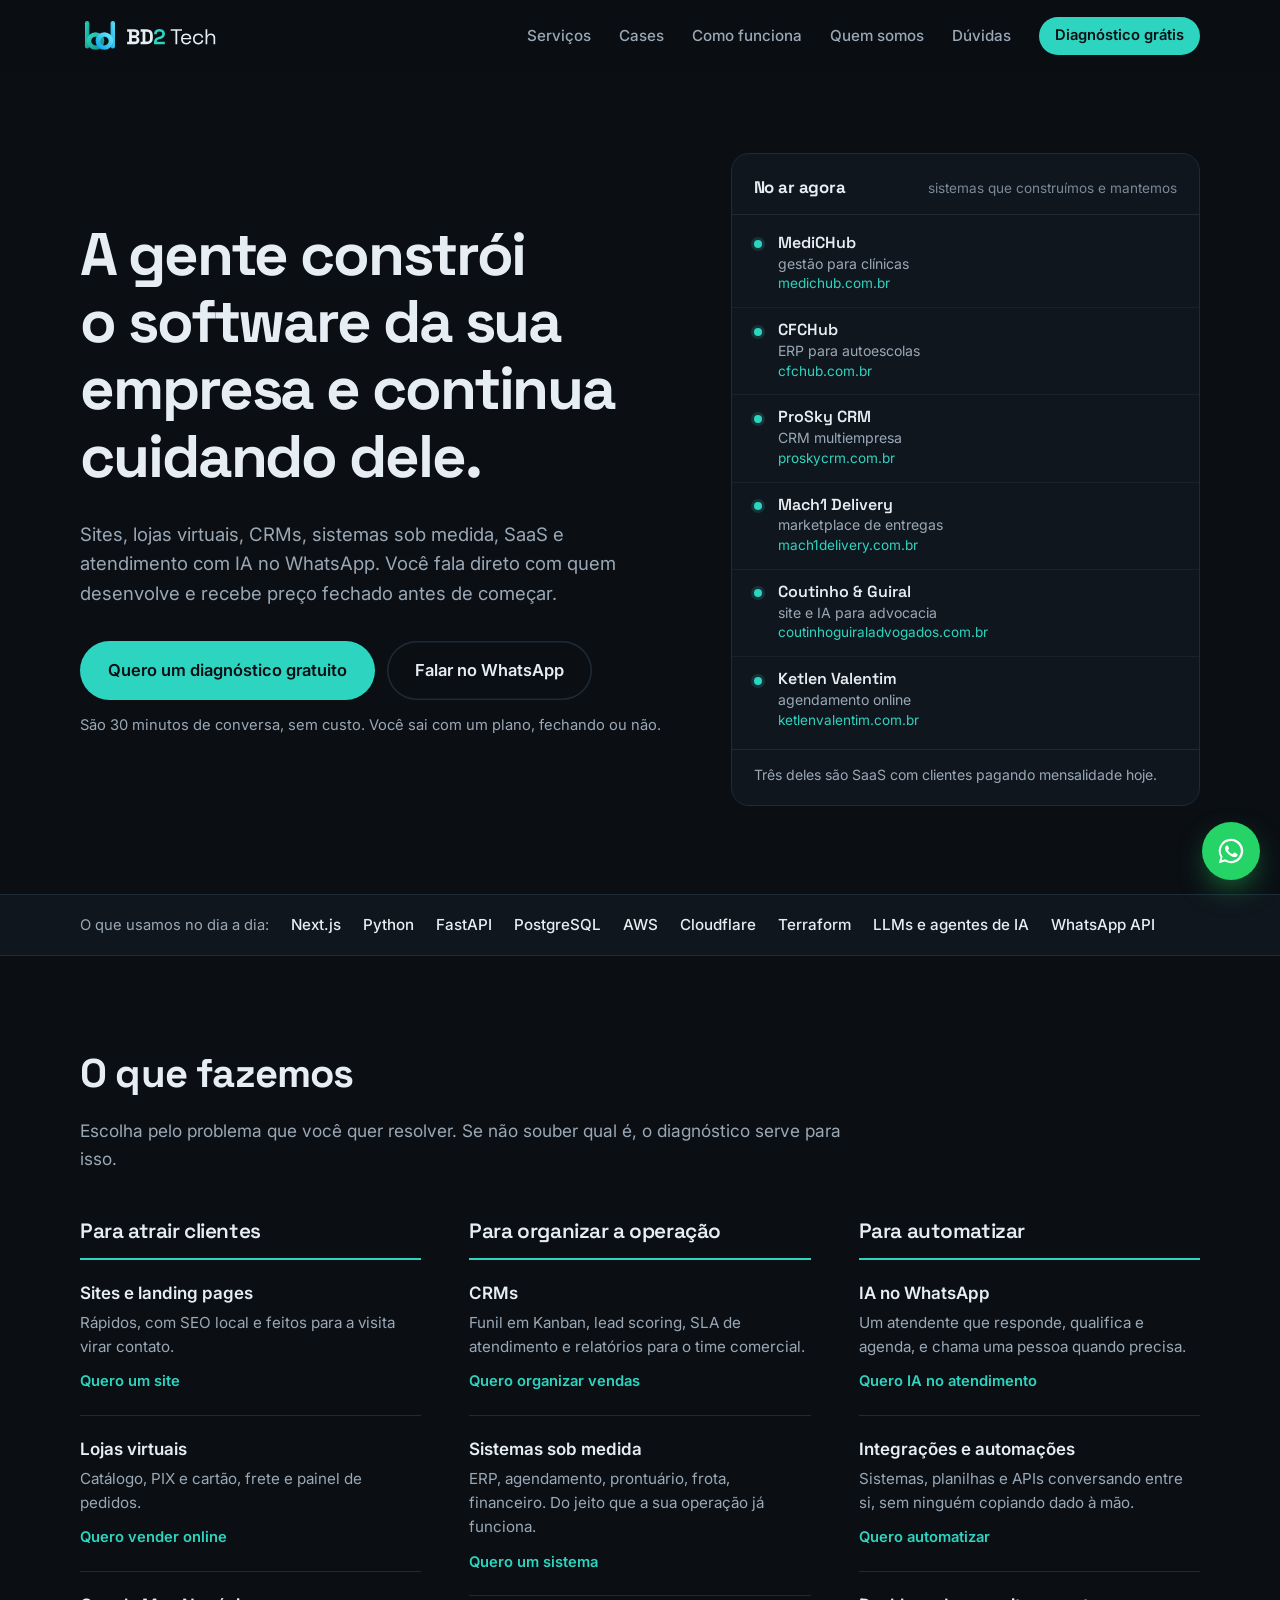
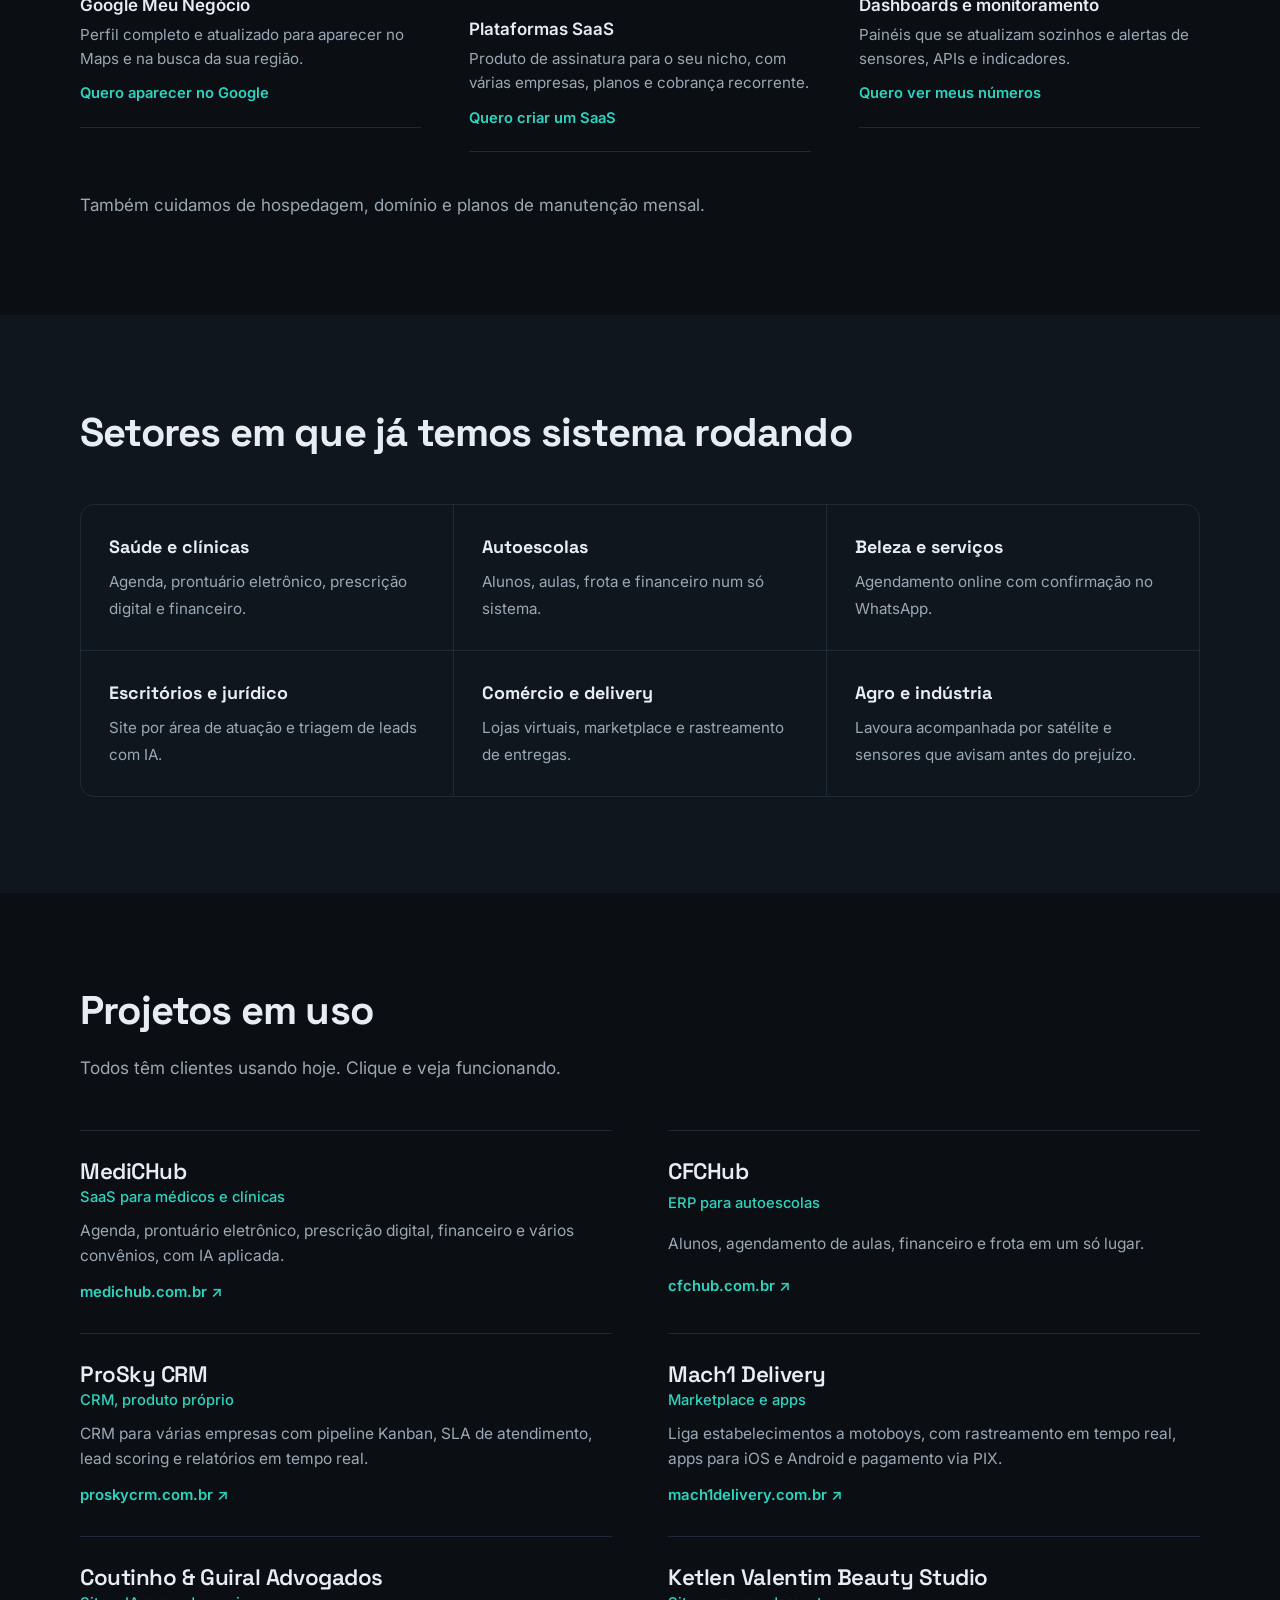
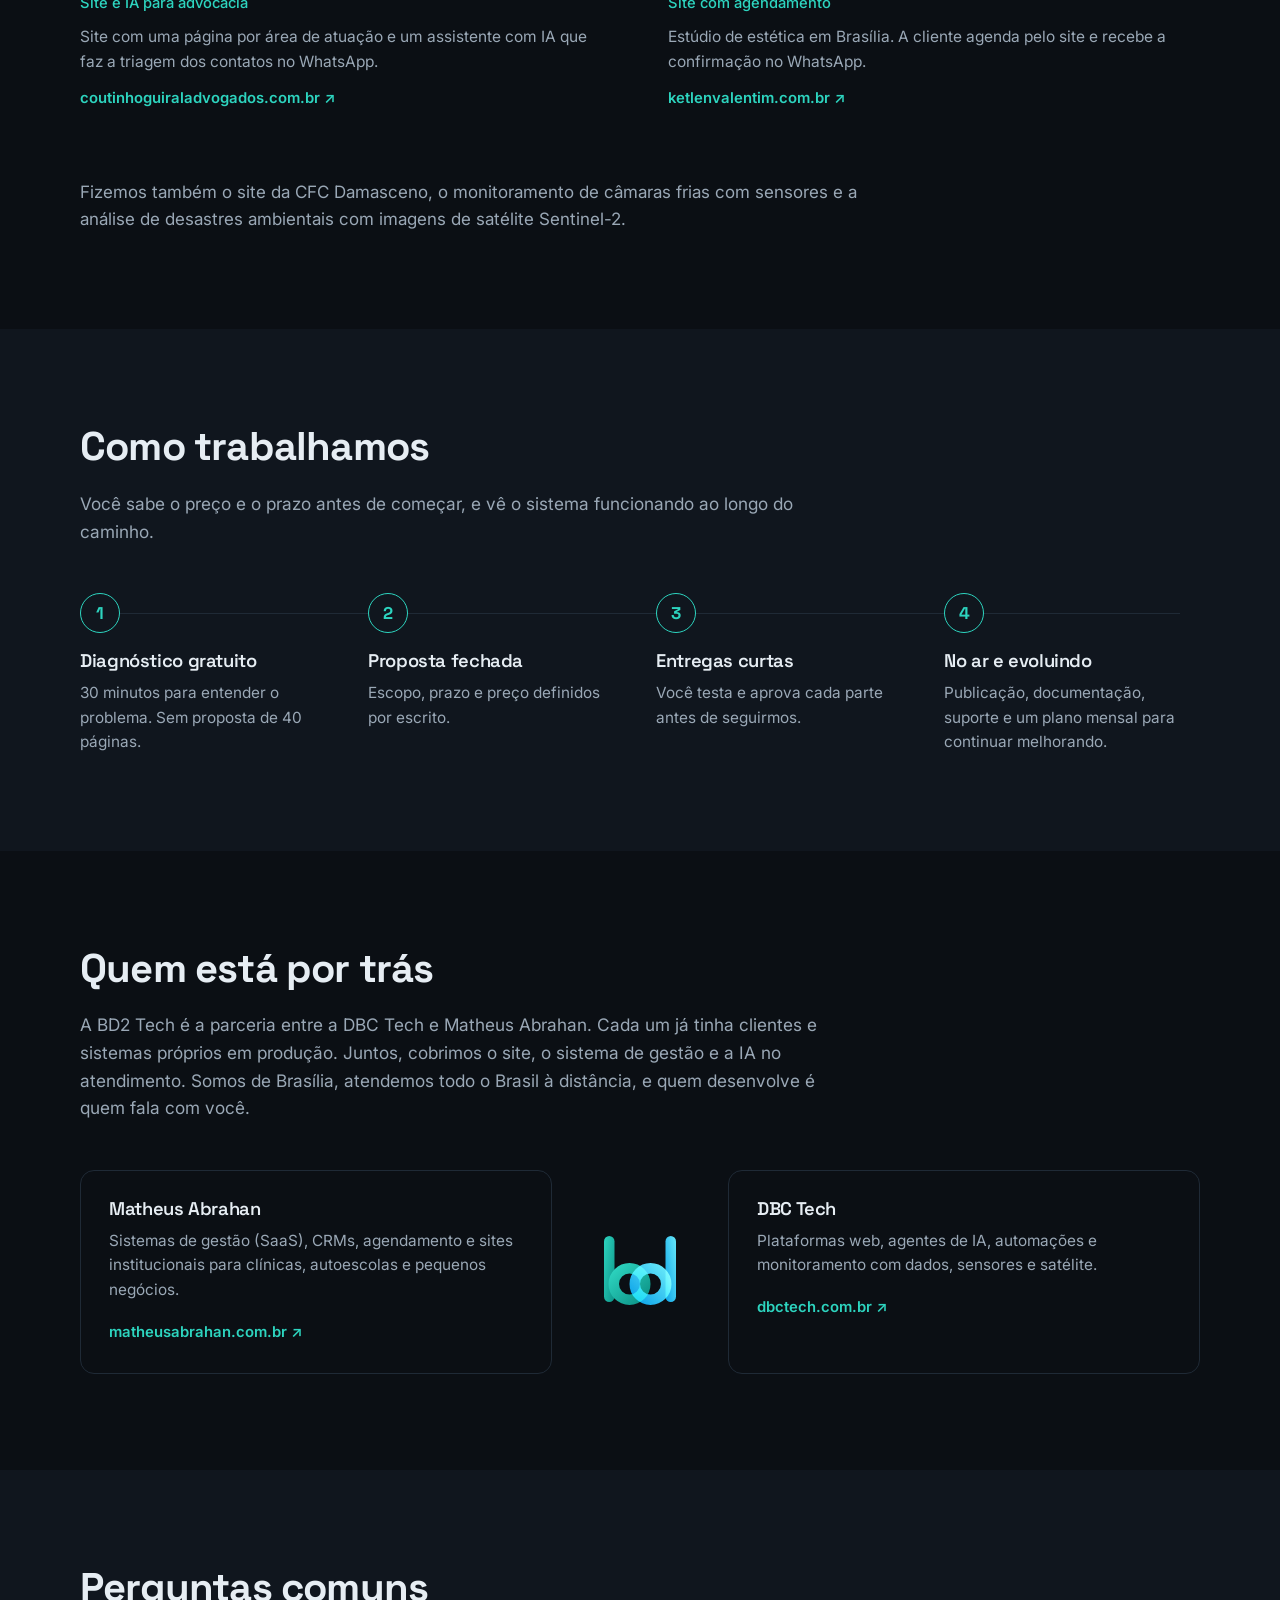
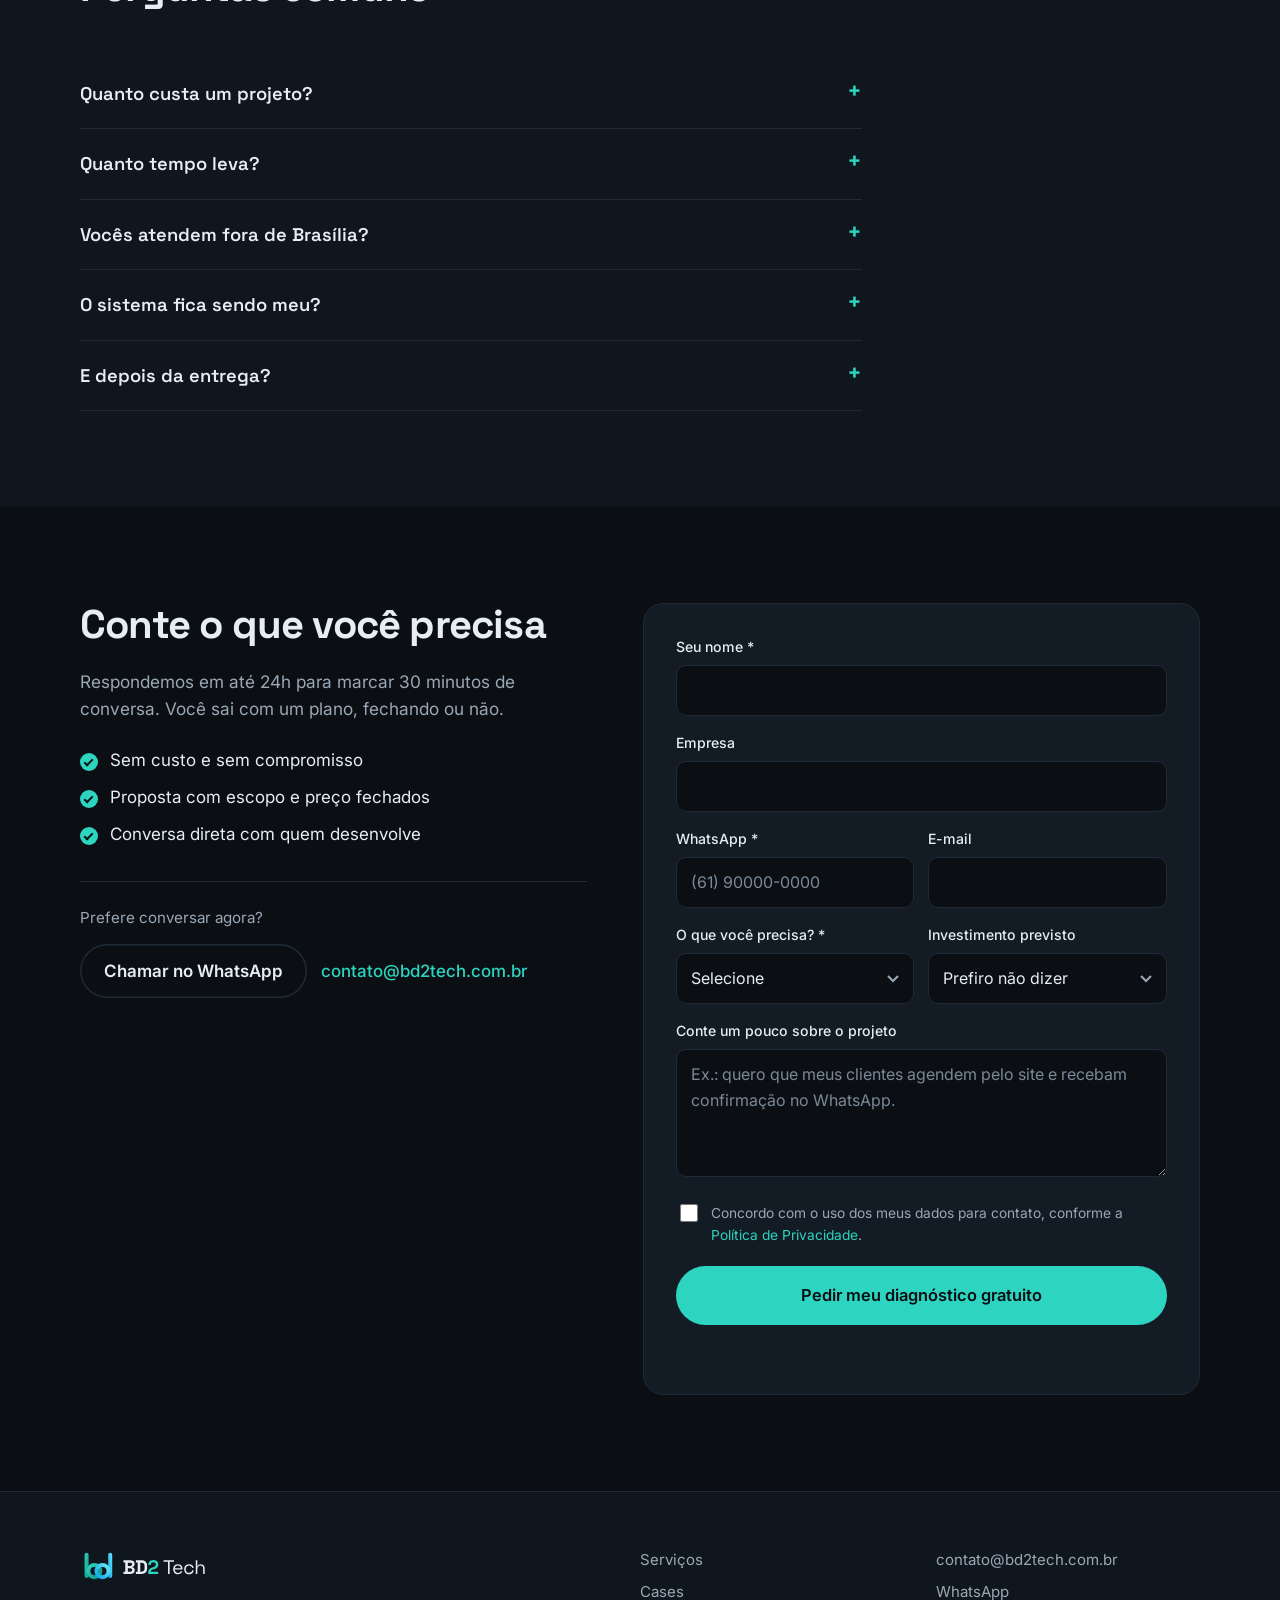
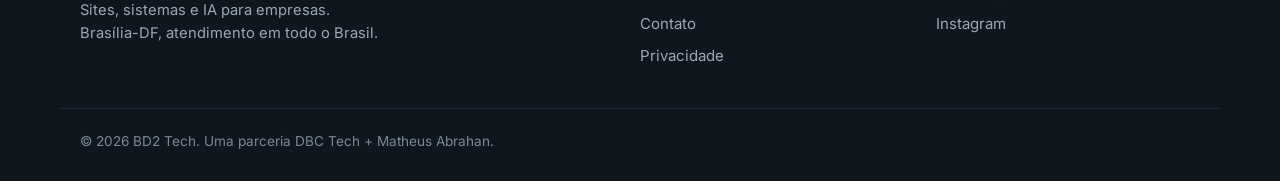
==== index.html @ 3f073866 "WhatsApp do site passa a ser +55 62 99667-6667 Co-Authored-By: Claude Opus 5.5 (1M context) <noreply" ====
<!doctype html>
<html lang="pt-BR">
<head>
  <meta charset="utf-8">
  <meta name="viewport" content="width=device-width, initial-scale=1">
  <title>BD2 Tech | Sites, sistemas, CRMs e IA para empresas</title>
  <meta name="description" content="A BD2 Tech desenvolve sites, lojas virtuais, plataformas SaaS, CRMs, sistemas sob medida, integrações e atendimento com IA no WhatsApp. Diagnóstico gratuito de 30 minutos. Brasília-DF, atendimento em todo o Brasil.">
  <meta name="theme-color" content="#0B0F14">
  <link rel="canonical" href="https://bd2tech.com.br/">
  <link rel="icon" href="/favicon.svg" type="image/svg+xml">
  <meta property="og:type" content="website">
  <meta property="og:locale" content="pt_BR">
  <meta property="og:url" content="https://bd2tech.com.br/">
  <meta property="og:title" content="BD2 Tech | A gente constrói o software da sua empresa">
  <meta property="og:description" content="Sites, lojas virtuais, SaaS, CRMs, sistemas sob medida, integrações e IA. Preço fechado antes de começar e suporte depois da entrega.">
  <meta property="og:image" content="https://bd2tech.com.br/assets/og.png">
  <meta name="twitter:card" content="summary_large_image">
  <link rel="preconnect" href="https://fonts.googleapis.com">
  <link rel="preconnect" href="https://fonts.gstatic.com" crossorigin>
  <link href="https://fonts.googleapis.com/css2?family=Inter:wght@400;500;600&family=Space+Grotesk:wght@500;600;700&display=swap" rel="stylesheet">
  <link rel="stylesheet" href="/assets/style.css?v=20261027c">
  <script type="application/ld+json">
  {
    "@context": "https://schema.org",
    "@type": "ProfessionalService",
    "name": "BD2 Tech",
    "url": "https://bd2tech.com.br/",
    "logo": "https://bd2tech.com.br/assets/brand/simbolo.svg",
    "description": "Desenvolvimento de sites, lojas virtuais, plataformas SaaS, CRMs, sistemas sob medida, integrações, automações e agentes de IA.",
    "areaServed": "BR",
    "address": { "@type": "PostalAddress", "addressLocality": "Brasília", "addressRegion": "DF", "addressCountry": "BR" },
    "email": "contato@bd2tech.com.br",
    "telephone": "+55-62-99667-6667"
  }
  </script>
</head>
<body>
  <a class="skip" href="#conteudo">Pular para o conteúdo</a>

  <header class="topo" id="topo">
    <div class="wrap topo__in">
      <a href="#" class="marca" aria-label="BD2 Tech, início">
        <img src="/assets/brand/logo-escuro.svg" alt="BD2 Tech" width="148" height="42">
      </a>
      <nav class="menu" id="menu" aria-label="Principal">
        <a href="#servicos">Serviços</a>
        <a href="#cases">Cases</a>
        <a href="#como-funciona">Como funciona</a>
        <a href="#socios">Quem somos</a>
        <a href="#faq">Dúvidas</a>
        <a href="#contato" class="btn btn--sm">Diagnóstico grátis</a>
      </nav>
      <button class="burger" aria-label="Abrir menu" aria-expanded="false" aria-controls="menu"><span></span><span></span></button>
    </div>
  </header>

  <main id="conteudo">

    <!-- HERO: o painel "No ar agora" é o elemento de destaque da página -->
    <section class="hero">
      <div class="wrap hero__in">
        <div class="hero__txt">
          <h1>A gente constrói o software da sua empresa e continua cuidando dele.</h1>
          <p class="lead">Sites, lojas virtuais, CRMs, sistemas sob medida, SaaS e atendimento com IA no WhatsApp. Você fala direto com quem desenvolve e recebe preço fechado antes de começar.</p>
          <div class="hero__cta">
            <a href="#contato" class="btn btn--lg">Quero um diagnóstico gratuito</a>
            <a href="https://wa.me/5562996676667?text=Ol%C3%A1%2C%20BD2%20Tech!%20Vim%20pelo%20site%20e%20quero%20conversar%20sobre%20um%20projeto." class="btn btn--ghost btn--lg js-wa" data-msg="Olá, BD2 Tech! Vim pelo site e quero conversar sobre um projeto.">Falar no WhatsApp</a>
          </div>
          <p class="hero__nota">São 30 minutos de conversa, sem custo. Você sai com um plano, fechando ou não.</p>
        </div>

        <aside class="painel" aria-labelledby="painel-titulo">
          <div class="painel__topo">
            <h2 id="painel-titulo">No ar agora</h2>
            <span>sistemas que construímos e mantemos</span>
          </div>
          <ul class="painel__lista">
            <li><span class="ponto" aria-hidden="true"></span><strong>MediCHub</strong><span>gestão para clínicas</span><a href="https://medichub.com.br" target="_blank" rel="noopener">medichub.com.br</a></li>
            <li><span class="ponto" aria-hidden="true"></span><strong>CFCHub</strong><span>ERP para autoescolas</span><a href="https://cfchub.com.br" target="_blank" rel="noopener">cfchub.com.br</a></li>
            <li><span class="ponto" aria-hidden="true"></span><strong>ProSky CRM</strong><span>CRM multiempresa</span><a href="https://proskycrm.com.br" target="_blank" rel="noopener">proskycrm.com.br</a></li>
            <li><span class="ponto" aria-hidden="true"></span><strong>Mach1 Delivery</strong><span>marketplace de entregas</span><a href="https://mach1delivery.com.br" target="_blank" rel="noopener">mach1delivery.com.br</a></li>
            <li><span class="ponto" aria-hidden="true"></span><strong>Coutinho &amp; Guiral</strong><span>site e IA para advocacia</span><a href="https://coutinhoguiraladvogados.com.br" target="_blank" rel="noopener">coutinhoguiral&shy;advogados.com.br</a></li>
            <li><span class="ponto" aria-hidden="true"></span><strong>Ketlen Valentim</strong><span>agendamento online</span><a href="https://ketlenvalentim.com.br" target="_blank" rel="noopener">ketlenvalentim.com.br</a></li>
          </ul>
          <p class="painel__pe">Três deles são SaaS com clientes pagando mensalidade hoje.</p>
        </aside>
      </div>
    </section>

    <!-- FAIXA STACK -->
    <section class="faixa" aria-label="Tecnologias">
      <div class="wrap faixa__in">
        <span>O que usamos no dia a dia:</span>
        <ul>
          <li>Next.js</li><li>Python</li><li>FastAPI</li><li>PostgreSQL</li><li>AWS</li><li>Cloudflare</li><li>Terraform</li><li>LLMs e agentes de IA</li><li>WhatsApp API</li>
        </ul>
      </div>
    </section>

    <!-- SERVIÇOS -->
    <section class="sec" id="servicos">
      <div class="wrap">
        <header class="sec__head">
          <h2>O que fazemos</h2>
          <p>Escolha pelo problema que você quer resolver. Se não souber qual é, o diagnóstico serve para isso.</p>
        </header>
        <div class="grupos">
          <section class="grupo" aria-labelledby="g-atrair">
            <h3 id="g-atrair">Para atrair clientes</h3>
            <ul>
              <li><strong>Sites e landing pages</strong><p>Rápidos, com SEO local e feitos para a visita virar contato.</p><a href="#contato" data-servico="Site institucional / landing page">Quero um site</a></li>
              <li><strong>Lojas virtuais</strong><p>Catálogo, PIX e cartão, frete e painel de pedidos.</p><a href="#contato" data-servico="Loja virtual">Quero vender online</a></li>
              <li><strong>Google Meu Negócio</strong><p>Perfil completo e atualizado para aparecer no Maps e na busca da sua região.</p><a href="#contato" data-servico="Google Meu Negócio">Quero aparecer no Google</a></li>
            </ul>
          </section>
          <section class="grupo" aria-labelledby="g-organizar">
            <h3 id="g-organizar">Para organizar a operação</h3>
            <ul>
              <li><strong>CRMs</strong><p>Funil em Kanban, lead scoring, SLA de atendimento e relatórios para o time comercial.</p><a href="#contato" data-servico="CRM">Quero organizar vendas</a></li>
              <li><strong>Sistemas sob medida</strong><p>ERP, agendamento, prontuário, frota, financeiro. Do jeito que a sua operação já funciona.</p><a href="#contato" data-servico="Sistema sob medida">Quero um sistema</a></li>
              <li><strong>Plataformas SaaS</strong><p>Produto de assinatura para o seu nicho, com várias empresas, planos e cobrança recorrente.</p><a href="#contato" data-servico="Plataforma SaaS">Quero criar um SaaS</a></li>
            </ul>
          </section>
          <section class="grupo" aria-labelledby="g-automatizar">
            <h3 id="g-automatizar">Para automatizar</h3>
            <ul>
              <li><strong>IA no WhatsApp</strong><p>Um atendente que responde, qualifica e agenda, e chama uma pessoa quando precisa.</p><a href="#contato" data-servico="Agente de IA / WhatsApp">Quero IA no atendimento</a></li>
              <li><strong>Integrações e automações</strong><p>Sistemas, planilhas e APIs conversando entre si, sem ninguém copiando dado à mão.</p><a href="#contato" data-servico="Integração / automação">Quero automatizar</a></li>
              <li><strong>Dashboards e monitoramento</strong><p>Painéis que se atualizam sozinhos e alertas de sensores, APIs e indicadores.</p><a href="#contato" data-servico="Dashboard / monitoramento">Quero ver meus números</a></li>
            </ul>
          </section>
        </div>
        <p class="extra">Também cuidamos de hospedagem, domínio e planos de manutenção mensal.</p>
      </div>
    </section>

    <!-- SETORES -->
    <section class="sec sec--alt" id="setores">
      <div class="wrap">
        <header class="sec__head">
          <h2>Setores em que já temos sistema rodando</h2>
        </header>
        <ul class="setores">
          <li><strong>Saúde e clínicas</strong><span>Agenda, prontuário eletrônico, prescrição digital e financeiro.</span></li>
          <li><strong>Autoescolas</strong><span>Alunos, aulas, frota e financeiro num só sistema.</span></li>
          <li><strong>Beleza e serviços</strong><span>Agendamento online com confirmação no WhatsApp.</span></li>
          <li><strong>Escritórios e jurídico</strong><span>Site por área de atuação e triagem de leads com IA.</span></li>
          <li><strong>Comércio e delivery</strong><span>Lojas virtuais, marketplace e rastreamento de entregas.</span></li>
          <li><strong>Agro e indústria</strong><span>Lavoura acompanhada por satélite e sensores que avisam antes do prejuízo.</span></li>
        </ul>
      </div>
    </section>

    <!-- CASES -->
    <section class="sec" id="cases">
      <div class="wrap">
        <header class="sec__head">
          <h2>Projetos em uso</h2>
          <p>Todos têm clientes usando hoje. Clique e veja funcionando.</p>
        </header>
        <ol class="cases">
          <li class="case">
            <h3>MediCHub</h3>
            <p class="case__tipo">SaaS para médicos e clínicas</p>
            <p>Agenda, prontuário eletrônico, prescrição digital, financeiro e vários convênios, com IA aplicada.</p>
            <a href="https://medichub.com.br" target="_blank" rel="noopener">medichub.com.br ↗</a>
          </li>
          <li class="case">
            <h3>CFCHub</h3>
            <p class="case__tipo">ERP para autoescolas</p>
            <p>Alunos, agendamento de aulas, financeiro e frota em um só lugar.</p>
            <a href="https://cfchub.com.br" target="_blank" rel="noopener">cfchub.com.br ↗</a>
          </li>
          <li class="case">
            <h3>ProSky CRM</h3>
            <p class="case__tipo">CRM, produto próprio</p>
            <p>CRM para várias empresas com pipeline Kanban, SLA de atendimento, lead scoring e relatórios em tempo real.</p>
            <a href="https://proskycrm.com.br" target="_blank" rel="noopener">proskycrm.com.br ↗</a>
          </li>
          <li class="case">
            <h3>Mach1 Delivery</h3>
            <p class="case__tipo">Marketplace e apps</p>
            <p>Liga estabelecimentos a motoboys, com rastreamento em tempo real, apps para iOS e Android e pagamento via PIX.</p>
            <a href="https://mach1delivery.com.br" target="_blank" rel="noopener">mach1delivery.com.br ↗</a>
          </li>
          <li class="case">
            <h3>Coutinho &amp; Guiral Advogados</h3>
            <p class="case__tipo">Site e IA para advocacia</p>
            <p>Site com uma página por área de atuação e um assistente com IA que faz a triagem dos contatos no WhatsApp.</p>
            <a href="https://coutinhoguiraladvogados.com.br" target="_blank" rel="noopener">coutinhoguiraladvogados.com.br ↗</a>
          </li>
          <li class="case">
            <h3>Ketlen Valentim Beauty Studio</h3>
            <p class="case__tipo">Site com agendamento</p>
            <p>Estúdio de estética em Brasília. A cliente agenda pelo site e recebe a confirmação no WhatsApp.</p>
            <a href="https://ketlenvalentim.com.br" target="_blank" rel="noopener">ketlenvalentim.com.br ↗</a>
          </li>
        </ol>
        <p class="extra">Fizemos também o site da CFC Damasceno, o monitoramento de câmaras frias com sensores e a análise de desastres ambientais com imagens de satélite Sentinel-2.</p>
      </div>
    </section>

    <!-- COMO FUNCIONA -->
    <section class="sec sec--alt" id="como-funciona">
      <div class="wrap">
        <header class="sec__head">
          <h2>Como trabalhamos</h2>
          <p>Você sabe o preço e o prazo antes de começar, e vê o sistema funcionando ao longo do caminho.</p>
        </header>
        <ol class="passos">
          <li><span aria-hidden="true">1</span><h3>Diagnóstico gratuito</h3><p>30 minutos para entender o problema. Sem proposta de 40 páginas.</p></li>
          <li><span aria-hidden="true">2</span><h3>Proposta fechada</h3><p>Escopo, prazo e preço definidos por escrito.</p></li>
          <li><span aria-hidden="true">3</span><h3>Entregas curtas</h3><p>Você testa e aprova cada parte antes de seguirmos.</p></li>
          <li><span aria-hidden="true">4</span><h3>No ar e evoluindo</h3><p>Publicação, documentação, suporte e um plano mensal para continuar melhorando.</p></li>
        </ol>
      </div>
    </section>

    <!-- SÓCIOS: o símbolo b+d entre os dois sócios -->
    <section class="sec" id="socios">
      <div class="wrap">
        <header class="sec__head">
          <h2>Quem está por trás</h2>
          <p>A BD2 Tech é a parceria entre a DBC Tech e Matheus Abrahan. Cada um já tinha clientes e sistemas próprios em produção. Juntos, cobrimos o site, o sistema de gestão e a IA no atendimento. Somos de Brasília, atendemos todo o Brasil à distância, e quem desenvolve é quem fala com você.</p>
        </header>
        <div class="socios">
          <article class="socio">
            <h3>Matheus Abrahan</h3>
            <p>Sistemas de gestão (SaaS), CRMs, agendamento e sites institucionais para clínicas, autoescolas e pequenos negócios.</p>
            <a href="https://matheusabrahan.com.br" target="_blank" rel="noopener">matheusabrahan.com.br ↗</a>
          </article>
          <img class="socios__simbolo" src="/assets/brand/simbolo.svg" alt="" width="96" height="96">
          <article class="socio">
            <h3>DBC Tech</h3>
            <p>Plataformas web, agentes de IA, automações e monitoramento com dados, sensores e satélite.</p>
            <a href="https://dbctech.com.br" target="_blank" rel="noopener">dbctech.com.br ↗</a>
          </article>
        </div>
      </div>
    </section>

    <!-- FAQ -->
    <section class="sec sec--alt" id="faq">
      <div class="wrap faq">
        <header class="sec__head">
          <h2>Perguntas comuns</h2>
        </header>
        <details>
          <summary>Quanto custa um projeto?</summary>
          <p>Depende do escopo: um site institucional custa bem menos que um SaaS. Depois do diagnóstico você recebe uma proposta com preço e prazo fechados, e o valor não muda no meio do caminho.</p>
        </details>
        <details>
          <summary>Quanto tempo leva?</summary>
          <p>Sites e landing pages costumam ficar prontos em poucas semanas. Sistemas e plataformas saem em etapas, então você começa a usar partes deles antes do fim do projeto.</p>
        </details>
        <details>
          <summary>Vocês atendem fora de Brasília?</summary>
          <p>Sim. Trabalhamos à distância, com reuniões por vídeo e acompanhamento pelo WhatsApp.</p>
        </details>
        <details>
          <summary>O sistema fica sendo meu?</summary>
          <p>Nos projetos sob medida, sim: o código e os dados são da sua empresa. Nos nossos produtos de assinatura (SaaS), você contrata um plano mensal.</p>
        </details>
        <details>
          <summary>E depois da entrega?</summary>
          <p>Temos planos mensais com suporte, hospedagem, backups e melhorias. Você não fica sozinho com o sistema.</p>
        </details>
      </div>
    </section>

    <!-- CONTATO / LEAD -->
    <section class="sec" id="contato">
      <div class="wrap contato__in">
        <div class="contato__txt">
          <h2>Conte o que você precisa</h2>
          <p>Respondemos em até 24h para marcar 30 minutos de conversa. Você sai com um plano, fechando ou não.</p>
          <ul class="checks">
            <li>Sem custo e sem compromisso</li>
            <li>Proposta com escopo e preço fechados</li>
            <li>Conversa direta com quem desenvolve</li>
          </ul>
          <div class="contato__alt">
            <p>Prefere conversar agora?</p>
            <a href="https://wa.me/5562996676667?text=Ol%C3%A1%2C%20BD2%20Tech!%20Vim%20pelo%20site%20e%20quero%20um%20diagn%C3%B3stico%20gratuito." class="btn btn--ghost js-wa" data-msg="Olá, BD2 Tech! Vim pelo site e quero um diagnóstico gratuito.">Chamar no WhatsApp</a>
            <a href="mailto:contato@bd2tech.com.br" class="mail">contato@bd2tech.com.br</a>
          </div>
        </div>

        <form class="form" id="lead-form" novalidate>
          <div class="campo">
            <label for="nome">Seu nome *</label>
            <input id="nome" name="nome" autocomplete="name" required maxlength="120">
          </div>
          <div class="campo">
            <label for="empresa">Empresa</label>
            <input id="empresa" name="empresa" autocomplete="organization" maxlength="120">
          </div>
          <div class="linha">
            <div class="campo">
              <label for="whatsapp">WhatsApp *</label>
              <input id="whatsapp" name="whatsapp" type="tel" inputmode="tel" autocomplete="tel" placeholder="(61) 90000-0000" required maxlength="20">
            </div>
            <div class="campo">
              <label for="email">E-mail</label>
              <input id="email" name="email" type="email" autocomplete="email" maxlength="160">
            </div>
          </div>
          <div class="linha">
            <div class="campo">
              <label for="servico">O que você precisa? *</label>
              <select id="servico" name="servico" required>
                <option value="">Selecione</option>
                <option>Site institucional / landing page</option>
                <option>Loja virtual</option>
                <option>Plataforma SaaS</option>
                <option>CRM</option>
                <option>Sistema sob medida</option>
                <option>Agente de IA / WhatsApp</option>
                <option>Integração / automação</option>
                <option>Dashboard / monitoramento</option>
                <option>Google Meu Negócio</option>
                <option>Ainda não sei, quero ajuda</option>
              </select>
            </div>
            <div class="campo">
              <label for="orcamento">Investimento previsto</label>
              <select id="orcamento" name="orcamento">
                <option value="">Prefiro não dizer</option>
                <option>Até R$ 3 mil</option>
                <option>R$ 3 mil a R$ 10 mil</option>
                <option>R$ 10 mil a R$ 30 mil</option>
                <option>Acima de R$ 30 mil</option>
              </select>
            </div>
          </div>
          <div class="campo">
            <label for="mensagem">Conte um pouco sobre o projeto</label>
            <textarea id="mensagem" name="mensagem" rows="4" maxlength="2000" placeholder="Ex.: quero que meus clientes agendem pelo site e recebam confirmação no WhatsApp."></textarea>
          </div>
          <div class="cf-turnstile" data-sitekey="0x4AAAAAAFoZEBea-WvByXI0" data-callback="bd2TurnstileOk" data-language="pt-br"></div>
          <div class="hp" aria-hidden="true"><label>Não preencha<input name="site" tabindex="-1" autocomplete="off"></label></div>
          <label class="aceite"><input type="checkbox" name="aceite" required> <span>Concordo com o uso dos meus dados para contato, conforme a <a href="/privacidade/">Política de Privacidade</a>.</span></label>
          <button class="btn btn--lg btn--full" type="submit">Pedir meu diagnóstico gratuito</button>
          <p class="form__status" role="status" aria-live="polite"></p>
        </form>
      </div>
    </section>
  </main>

  <footer class="rodape">
    <div class="wrap rodape__in">
      <div>
        <img src="/assets/brand/logo-escuro.svg" alt="BD2 Tech" width="130" height="37">
        <p>Sites, sistemas e IA para empresas.<br>Brasília-DF, atendimento em todo o Brasil.</p>
      </div>
      <nav aria-label="Rodapé">
        <a href="#servicos">Serviços</a>
        <a href="#cases">Cases</a>
        <a href="#contato">Contato</a>
        <a href="/privacidade/">Privacidade</a>
      </nav>
      <div>
        <a href="mailto:contato@bd2tech.com.br">contato@bd2tech.com.br</a>
        <a href="https://wa.me/5562996676667?text=Ol%C3%A1%2C%20BD2%20Tech!%20Vim%20pelo%20site." class="js-wa" data-msg="Olá, BD2 Tech! Vim pelo site.">WhatsApp</a>
        <a href="https://www.instagram.com/dbctech.br/" target="_blank" rel="noopener">Instagram</a>
      </div>
    </div>
    <p class="wrap rodape__copy">© <span id="ano">2026</span> BD2 Tech. Uma parceria DBC Tech + Matheus Abrahan.</p>
  </footer>

  <a href="https://wa.me/5562996676667?text=Ol%C3%A1%2C%20BD2%20Tech!%20Vim%20pelo%20site%20e%20quero%20conversar." class="wa-float js-wa" data-msg="Olá, BD2 Tech! Vim pelo site e quero conversar." aria-label="Falar no WhatsApp">
    <svg viewBox="0 0 32 32" aria-hidden="true"><path fill="currentColor" d="M16 3a13 13 0 0 0-11.2 19.6L3 29l6.6-1.7A13 13 0 1 0 16 3zm0 23.7c-2 0-4-.6-5.7-1.6l-.4-.2-3.9 1 1-3.8-.3-.4A10.7 10.7 0 1 1 16 26.7zm5.9-8c-.3-.2-1.9-1-2.2-1s-.5-.2-.7.2l-1 1.2c-.2.2-.4.3-.7.1a8.8 8.8 0 0 1-4.4-3.8c-.3-.6.3-.5 1-1.7.1-.2 0-.4 0-.6l-1-2.4c-.3-.6-.5-.5-.7-.5h-.6a1.2 1.2 0 0 0-.9.4 3.7 3.7 0 0 0-1.1 2.7 6.4 6.4 0 0 0 1.3 3.4 14.7 14.7 0 0 0 5.6 5c2.1.9 2.9 1 4 .8.6-.1 1.9-.8 2.2-1.5s.3-1.4.2-1.5-.3-.2-.6-.4z"/></svg>
  </a>

  <script src="/assets/app.js?v=20261027c" defer></script>
  <script src="https://challenges.cloudflare.com/turnstile/v0/api.js" async defer></script>
</body>
</html>
---- assets/style.css ----
/* BD2 Tech, identidade visual
   Tinta #0B0F14 (herdada de Matheus Abrahan) + Teal #0D9488/#2DD4BF (herdada da DBC Tech) + Ciano #0EA5E9/#67E8F9
   O teal é o único acento: botões, links e os pontos "no ar". O degradê fica só no logo. */
:root {
  --tinta: #0B0F14;
  --fundo: #0B0F14;
  --fundo-2: #10161E;
  --cartao: #131B24;
  --borda: #1F2A36;
  --texto: #E6EDF3;
  --suave: #9AA8B6;
  --apagado: #7A8998;
  --teal: #2DD4BF;
  --teal-escuro: #0D9488;
  --ciano: #67E8F9;
  --raio: 14px;
  --fonte-titulo: "Space Grotesk", "Inter", system-ui, sans-serif;
  --fonte: "Inter", system-ui, -apple-system, "Segoe UI", sans-serif;
}

*, *::before, *::after { box-sizing: border-box; }
html { scroll-behavior: smooth; scroll-padding-top: 80px; }
body { margin: 0; background: var(--fundo); color: var(--texto); font-family: var(--fonte); font-size: 17px; line-height: 1.6; -webkit-font-smoothing: antialiased; overflow-x: hidden; }
img, svg { display: block; max-width: 100%; }
a { color: var(--teal); text-decoration: none; }
a:hover { color: var(--ciano); }
h1, h2, h3 { font-family: var(--fonte-titulo); line-height: 1.12; letter-spacing: -0.02em; margin: 0 0 .5em; text-wrap: balance; }
h1 { font-size: clamp(2.3rem, 5vw, 3.75rem); font-weight: 700; letter-spacing: -0.035em; }
h2 { font-size: clamp(1.75rem, 3.4vw, 2.5rem); font-weight: 700; }
h3 { font-size: 1.15rem; font-weight: 600; }
p { margin: 0 0 1em; }
:focus-visible { outline: 2px solid var(--teal); outline-offset: 3px; }

.wrap { width: 100%; max-width: 1160px; margin: 0 auto; padding: 0 20px; }
.wrap--estreito { max-width: 800px; }
.skip { position: absolute; left: -999px; top: 8px; background: var(--teal); color: var(--tinta); padding: 8px 14px; border-radius: 8px; z-index: 100; }
.skip:focus { left: 8px; }

/* Botões */
.btn { display: inline-flex; align-items: center; justify-content: center; gap: .5em; background: var(--teal); color: var(--tinta); padding: .8em 1.4em; border-radius: 999px; border: 0; cursor: pointer; font: inherit; font-weight: 600; transition: background-color .15s; text-align: center; }
.btn:hover { color: var(--tinta); background: var(--ciano); }
.btn--sm { padding: .5em 1.1em; font-size: .92rem; }
.btn--lg { padding: 1em 1.7em; font-size: 1.03rem; }
.btn--full { width: 100%; }
.btn--ghost { background: transparent; color: var(--texto); box-shadow: inset 0 0 0 1.5px var(--borda); }
.btn--ghost:hover { background: transparent; color: var(--texto); box-shadow: inset 0 0 0 1.5px var(--teal); }
.btn[disabled] { opacity: .6; cursor: wait; }

/* Topo */
.topo { position: sticky; top: 0; z-index: 50; background: rgba(11, 15, 20, .86); backdrop-filter: blur(12px); -webkit-backdrop-filter: blur(12px); border-bottom: 1px solid transparent; transition: border-color .2s; }
.topo.rolou { border-bottom-color: var(--borda); }
.topo__in { display: flex; align-items: center; justify-content: space-between; height: 72px; }
.marca img { height: 40px; width: auto; }
.menu { display: flex; align-items: center; gap: 28px; }
.menu a:not(.btn) { color: var(--suave); font-size: .95rem; font-weight: 500; }
.menu a:not(.btn):hover { color: var(--texto); }
.burger { display: none; background: none; border: 0; width: 44px; height: 44px; cursor: pointer; padding: 10px; }
.burger span { display: block; height: 2px; background: var(--texto); margin: 6px 0; transition: transform .2s; }
.burger[aria-expanded="true"] span:first-child { transform: translateY(4px) rotate(45deg); }
.burger[aria-expanded="true"] span:last-child { transform: translateY(-4px) rotate(-45deg); }

/* Hero */
.hero { padding: 80px 0 88px; }
.hero__in { display: grid; grid-template-columns: 1.25fr 1fr; gap: 64px; align-items: center; }
.lead { font-size: 1.16rem; color: var(--suave); max-width: 34em; }
.hero__cta { display: flex; flex-wrap: wrap; gap: 12px; margin: 32px 0 14px; }
.hero__nota { font-size: .92rem; color: var(--suave); margin: 0; }

/* Painel "No ar agora": o destaque da página */
.painel { background: var(--fundo-2); border: 1px solid var(--borda); border-radius: 18px; padding: 8px 0 0; }
.painel__topo { display: flex; align-items: baseline; justify-content: space-between; gap: 12px; flex-wrap: wrap; padding: 16px 22px 14px; border-bottom: 1px solid var(--borda); }
.painel__topo h2 { font-size: 1.05rem; margin: 0; letter-spacing: -0.01em; }
.painel__topo span { font-size: .85rem; color: var(--apagado); }
.painel__lista { list-style: none; margin: 0; padding: 6px 0; }
.painel__lista li { display: grid; grid-template-columns: 10px 1fr; column-gap: 14px; padding: 12px 22px; border-bottom: 1px solid rgba(31, 42, 54, .6); }
.painel__lista li:last-child { border-bottom: 0; }
.painel__lista strong { grid-column: 2; font-family: var(--fonte-titulo); font-weight: 600; font-size: 1rem; line-height: 1.3; }
.painel__lista span:not(.ponto) { grid-column: 2; font-size: .88rem; color: var(--suave); line-height: 1.4; }
.painel__lista a { grid-column: 2; font-size: .85rem; overflow-wrap: anywhere; }
.ponto { grid-row: 1 / span 3; align-self: start; margin-top: .45em; width: 8px; height: 8px; border-radius: 50%; background: var(--teal); box-shadow: 0 0 0 3px rgba(45, 212, 191, .16); }
.painel__pe { margin: 0; padding: 14px 22px 18px; border-top: 1px solid var(--borda); font-size: .88rem; color: var(--suave); }

/* Única animação automática da página: os pontos acendem em sequência ao carregar */
@media (prefers-reduced-motion: no-preference) {
  .ponto { animation: acende .5s ease-out both; }
  .painel__lista li:nth-child(2) .ponto { animation-delay: .15s; }
  .painel__lista li:nth-child(3) .ponto { animation-delay: .3s; }
  .painel__lista li:nth-child(4) .ponto { animation-delay: .45s; }
  .painel__lista li:nth-child(5) .ponto { animation-delay: .6s; }
  .painel__lista li:nth-child(6) .ponto { animation-delay: .75s; }
}
@keyframes acende {
  from { background: var(--borda); box-shadow: 0 0 0 0 rgba(45, 212, 191, 0); }
  60% { box-shadow: 0 0 0 7px rgba(45, 212, 191, .25); }
}

/* Faixa */
.faixa { border-block: 1px solid var(--borda); background: var(--fundo-2); }
.faixa .faixa__in { display: flex; align-items: baseline; gap: 22px; padding-block: 18px; }
.faixa span { font-size: .92rem; color: var(--suave); white-space: nowrap; }
.faixa ul { list-style: none; margin: 0; padding: 0; display: flex; flex-wrap: wrap; gap: 6px 22px; }
.faixa li { color: var(--texto); font-weight: 500; font-size: .95rem; }

/* Seções */
.sec { padding: 96px 0; }
.sec--alt { background: var(--fundo-2); }
.sec__head { max-width: 46em; margin-bottom: 48px; }
.sec__head p { color: var(--suave); font-size: 1.08rem; }
.sec__head p:last-child { margin-bottom: 0; }
.kicker { font-size: .95rem; color: var(--teal); font-weight: 600; margin-bottom: 10px; }
.extra { margin: 40px 0 0; color: var(--suave); max-width: 46em; }

/* Serviços: três grupos em colunas, itens separados por linha */
.grupos { display: grid; grid-template-columns: repeat(3, 1fr); gap: 48px; }
.grupo h3 { font-size: 1.3rem; padding-bottom: 14px; margin-bottom: 0; border-bottom: 2px solid var(--teal); }
.grupo ul { list-style: none; margin: 0; padding: 0; }
.grupo li { padding: 20px 0; border-bottom: 1px solid var(--borda); }
.grupo strong { display: block; font-weight: 600; margin-bottom: 4px; }
.grupo p { color: var(--suave); font-size: .95rem; margin: 0 0 8px; }
.grupo a { font-weight: 600; font-size: .92rem; }

/* Setores */
.setores { list-style: none; margin: 0; padding: 0; display: grid; grid-template-columns: repeat(3, 1fr); gap: 1px; background: var(--borda); border: 1px solid var(--borda); border-radius: var(--raio); overflow: hidden; }
.setores li { background: var(--fundo-2); padding: 28px; }
.setores strong { display: block; font-family: var(--fonte-titulo); font-size: 1.12rem; margin-bottom: 6px; }
.setores span { color: var(--suave); font-size: .95rem; }

/* Cases: lista em duas colunas, sem caixas */
.cases { list-style: none; margin: 0; padding: 0; display: grid; grid-template-columns: repeat(2, 1fr); column-gap: 56px; }
.case { padding: 28px 0; border-top: 1px solid var(--borda); display: grid; grid-template-columns: 1fr; }
.case h3 { font-size: 1.4rem; margin-bottom: 2px; }
.case__tipo { color: var(--teal); font-size: .92rem; font-weight: 500; margin-bottom: 10px; }
.case p:not(.case__tipo) { color: var(--suave); font-size: .97rem; margin-bottom: 12px; }
.case a { font-weight: 600; font-size: .93rem; justify-self: start; overflow-wrap: anywhere; }

/* Passos: linha do tempo */
.passos { list-style: none; margin: 0; padding: 0; display: grid; grid-template-columns: repeat(4, 1fr); gap: 32px; position: relative; }
.passos::before { content: ""; position: absolute; left: 20px; right: 20px; top: 20px; height: 1px; background: var(--borda); }
.passos li { position: relative; }
.passos span { position: relative; display: grid; place-items: center; width: 40px; height: 40px; border-radius: 50%; background: var(--fundo-2); border: 1.5px solid var(--teal); color: var(--teal); font-family: var(--fonte-titulo); font-weight: 700; margin-bottom: 18px; }
.passos p { color: var(--suave); font-size: .96rem; margin: 0; }

/* Sócios: dois blocos com o símbolo b+d no meio */
.socios { display: grid; grid-template-columns: 1fr auto 1fr; gap: 40px; align-items: stretch; }
.socio { padding: 28px; border: 1px solid var(--borda); border-radius: var(--raio); }
.socio p { color: var(--suave); font-size: .96rem; }
.socio a { font-weight: 600; font-size: .93rem; }
.socios__simbolo { width: 96px; height: 96px; align-self: center; }

/* FAQ */
.faq details { max-width: 46em; }
details { border-bottom: 1px solid var(--borda); padding: 20px 0; }
summary { cursor: pointer; font-family: var(--fonte-titulo); font-size: 1.15rem; font-weight: 600; list-style: none; display: flex; justify-content: space-between; gap: 16px; }
summary::-webkit-details-marker { display: none; }
summary::after { content: "+"; color: var(--teal); font-size: 1.5rem; line-height: 1; transition: transform .2s; }
details[open] summary::after { transform: rotate(45deg); }
details p { color: var(--suave); margin: 12px 0 0; }

/* Contato */
.contato__in { display: grid; grid-template-columns: 1fr 1.1fr; gap: 56px; align-items: start; }
.contato__txt > p { color: var(--suave); font-size: 1.08rem; }
.checks { list-style: none; padding: 0; margin: 24px 0 32px; }
.checks li { padding-left: 30px; position: relative; margin-bottom: 10px; }
.checks li::before { content: ""; position: absolute; left: 0; top: .35em; width: 18px; height: 18px; border-radius: 50%; background: var(--teal); }
.checks li::after { content: ""; position: absolute; left: 6px; top: calc(.35em + 4px); width: 5px; height: 9px; border: solid var(--tinta); border-width: 0 2px 2px 0; transform: rotate(45deg); }
.contato__alt { display: flex; flex-wrap: wrap; align-items: center; gap: 14px; padding-top: 24px; border-top: 1px solid var(--borda); }
.contato__alt p { width: 100%; margin: 0; color: var(--suave); font-size: .95rem; }
.mail { font-weight: 500; }

.form { background: var(--cartao); border: 1px solid var(--borda); border-radius: 20px; padding: 32px; }
.campo { margin-bottom: 16px; min-width: 0; }
.linha { display: grid; grid-template-columns: 1fr 1fr; gap: 14px; }
label { display: block; font-size: .88rem; font-weight: 500; margin-bottom: 6px; color: var(--texto); }
input, select, textarea { width: 100%; font: inherit; font-size: 1rem; color: var(--texto); background: var(--fundo); border: 1px solid var(--borda); border-radius: 10px; padding: 12px 14px; transition: border-color .15s, box-shadow .15s; }
select { appearance: none; background-image: url("data:image/svg+xml,%3Csvg xmlns='http://www.w3.org/2000/svg' width='12' height='8' fill='none' stroke='%239AA8B6' stroke-width='2'%3E%3Cpath d='M1 1l5 5 5-5'/%3E%3C/svg%3E"); background-repeat: no-repeat; background-position: right 14px center; padding-right: 36px; }
textarea { resize: vertical; min-height: 110px; }
input:focus, select:focus, textarea:focus { outline: none; border-color: var(--teal); box-shadow: 0 0 0 3px rgba(45, 212, 191, .18); }
input::placeholder, textarea::placeholder { color: var(--apagado); }
.invalido { border-color: #F87171 !important; }
.hp { position: absolute; left: -9999px; width: 1px; height: 1px; overflow: hidden; }
.aceite { display: flex; gap: 10px; align-items: flex-start; font-size: .86rem; color: var(--suave); font-weight: 400; margin: 6px 0 20px; }
.aceite input { width: 18px; height: 18px; flex: 0 0 auto; margin-top: 2px; accent-color: var(--teal-escuro); }
.form__status { margin: 14px 0 0; font-size: .95rem; min-height: 1.5em; }
.form__status.ok { color: var(--teal); }
.form__status.erro { color: #F87171; }
.form__status .btn { margin-top: 10px; }
.sucesso { text-align: center; padding: 24px 8px; }
.sucesso h3 { font-size: 1.5rem; }
.sucesso p { color: var(--suave); }

/* Rodapé */
.rodape { border-top: 1px solid var(--borda); padding: 56px 0 28px; background: var(--fundo-2); }
.rodape__in { display: grid; grid-template-columns: 2fr 1fr 1fr; gap: 32px; }
.rodape__in p { color: var(--suave); font-size: .92rem; margin-top: 14px; }
.rodape__in nav, .rodape__in > div:last-child { display: flex; flex-direction: column; gap: 8px; }
.rodape__in nav a, .rodape__in > div:last-child a { color: var(--suave); font-size: .94rem; }
.rodape__in a:hover { color: var(--texto); }
.rodape__copy { margin-top: 40px; padding-top: 22px; border-top: 1px solid var(--borda); color: var(--apagado); font-size: .85rem; }

/* WhatsApp flutuante */
.wa-float { position: fixed; right: 20px; bottom: 20px; z-index: 60; width: 58px; height: 58px; border-radius: 50%; background: #25D366; color: #fff; display: grid; place-items: center; box-shadow: 0 12px 30px -8px rgba(37, 211, 102, .6); }
.wa-float:hover { color: #fff; }
.wa-float svg { width: 30px; height: 30px; }

/* Página interna */
.pagina { padding: 64px 0 96px; }
.pagina h1 { font-size: clamp(2rem, 4vw, 2.8rem); }
.pagina h2 { font-size: 1.35rem; margin-top: 2em; }
.pagina p, .pagina li { color: var(--suave); }

@media (prefers-reduced-motion: reduce) { html { scroll-behavior: auto; } }

/* Responsivo */
@media (max-width: 1024px) {
  .hero__in, .contato__in { grid-template-columns: 1fr; gap: 48px; }
  .grupos { grid-template-columns: 1fr; gap: 40px; max-width: 46em; }
  .setores { grid-template-columns: repeat(2, 1fr); }
  .passos { grid-template-columns: repeat(2, 1fr); row-gap: 40px; }
  .passos::before { display: none; }
  .socios { grid-template-columns: 1fr; justify-items: start; gap: 20px; }
  .socios__simbolo { width: 64px; height: 64px; order: -1; }
}
@media (max-width: 860px) {
  .burger { display: block; }
  .menu { position: fixed; inset: 72px 0 auto 0; flex-direction: column; align-items: stretch; gap: 0; background: var(--fundo); border-bottom: 1px solid var(--borda); padding: 8px 20px 20px; transform: translateY(-120%); transition: transform .25s; visibility: hidden; }
  .menu.aberto { transform: none; visibility: visible; }
  .menu a:not(.btn) { padding: 14px 0; border-bottom: 1px solid var(--borda); font-size: 1.05rem; }
  .menu .btn { margin-top: 16px; }
  .cases { grid-template-columns: 1fr; }
}
@media (max-width: 640px) {
  body { font-size: 16px; }
  .wrap { padding: 0 16px; }
  .sec { padding: 72px 0; }
  .hero { padding: 48px 0 64px; }
  .hero__cta .btn { width: 100%; }
  .setores, .passos, .linha, .rodape__in { grid-template-columns: 1fr; }
  .socio { width: 100%; }
  .faixa .faixa__in { flex-direction: column; gap: 8px; }
  .faixa span { white-space: normal; }
  .form { padding: 22px; }
  .marca img { height: 34px; }
  .painel__topo, .painel__lista li, .painel__pe { padding-inline: 18px; }
}
@media (prefers-reduced-motion: reduce) { .menu { transition: none; } }
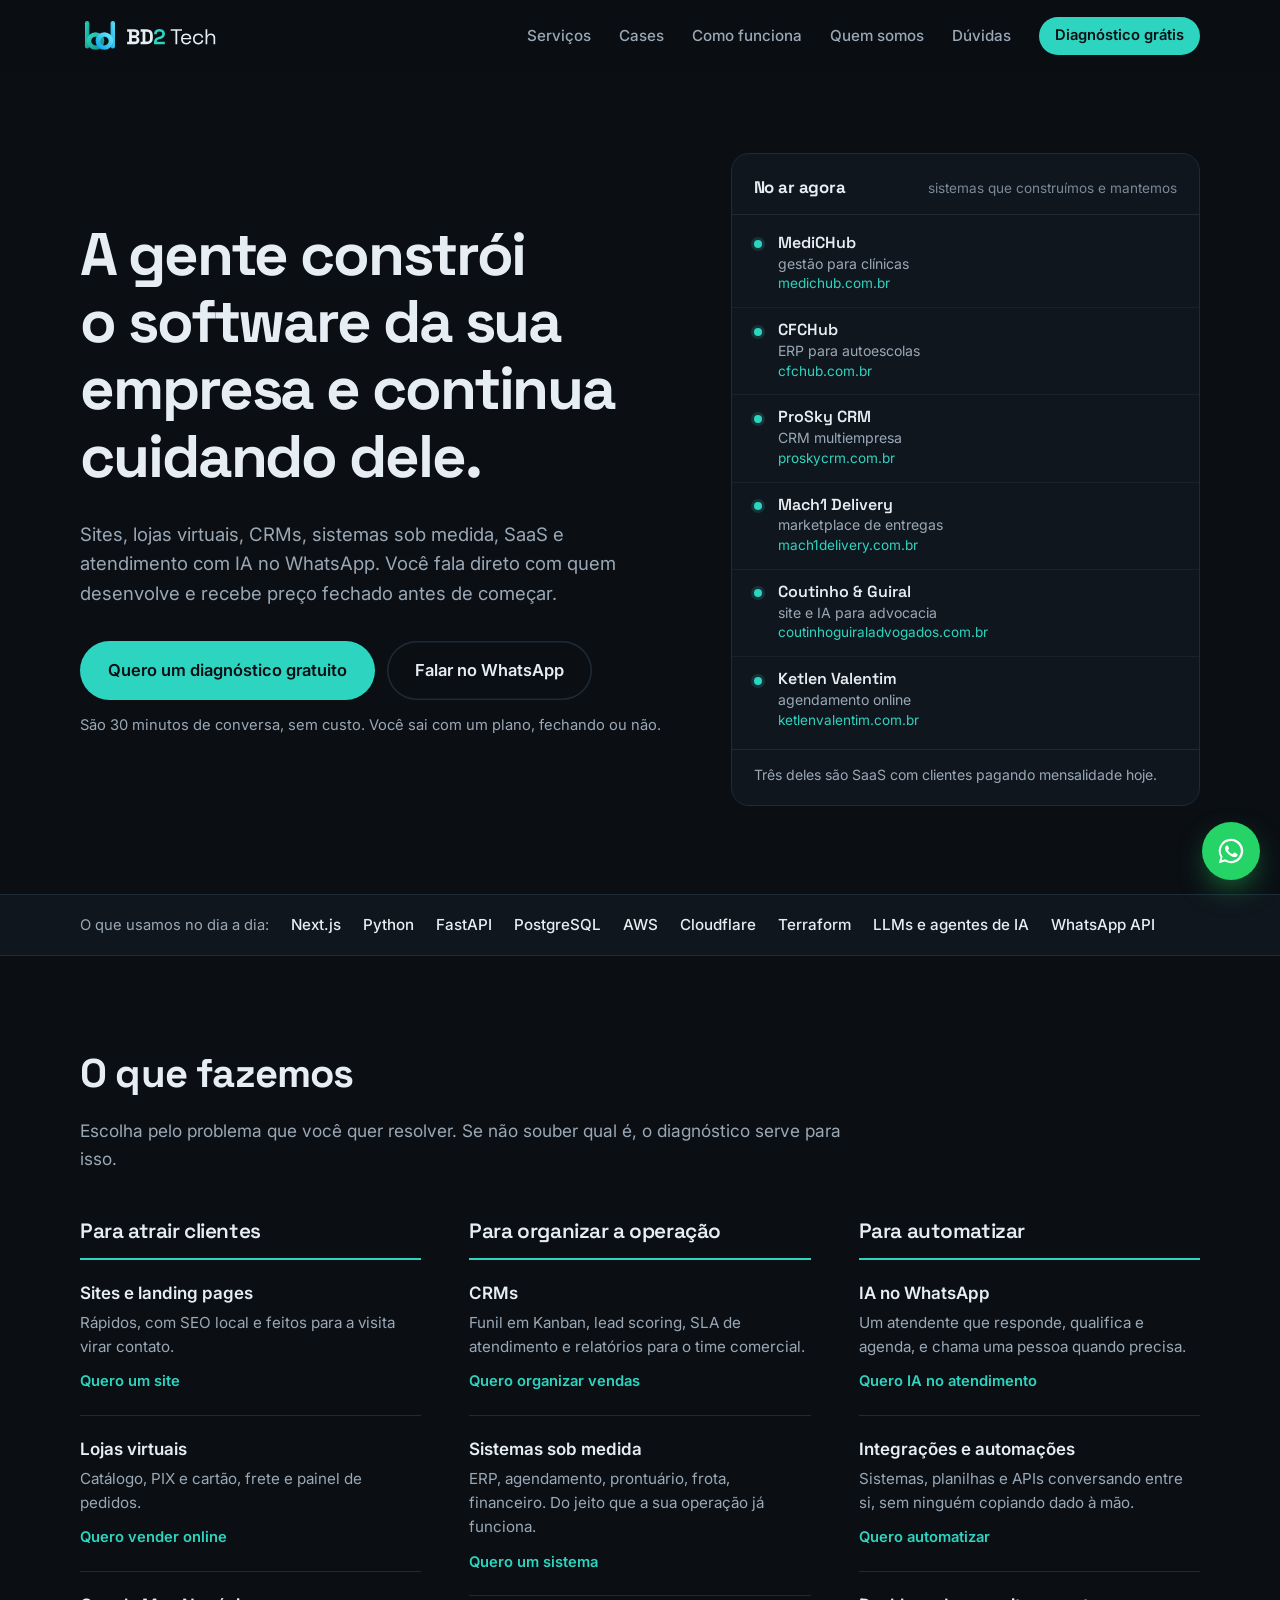
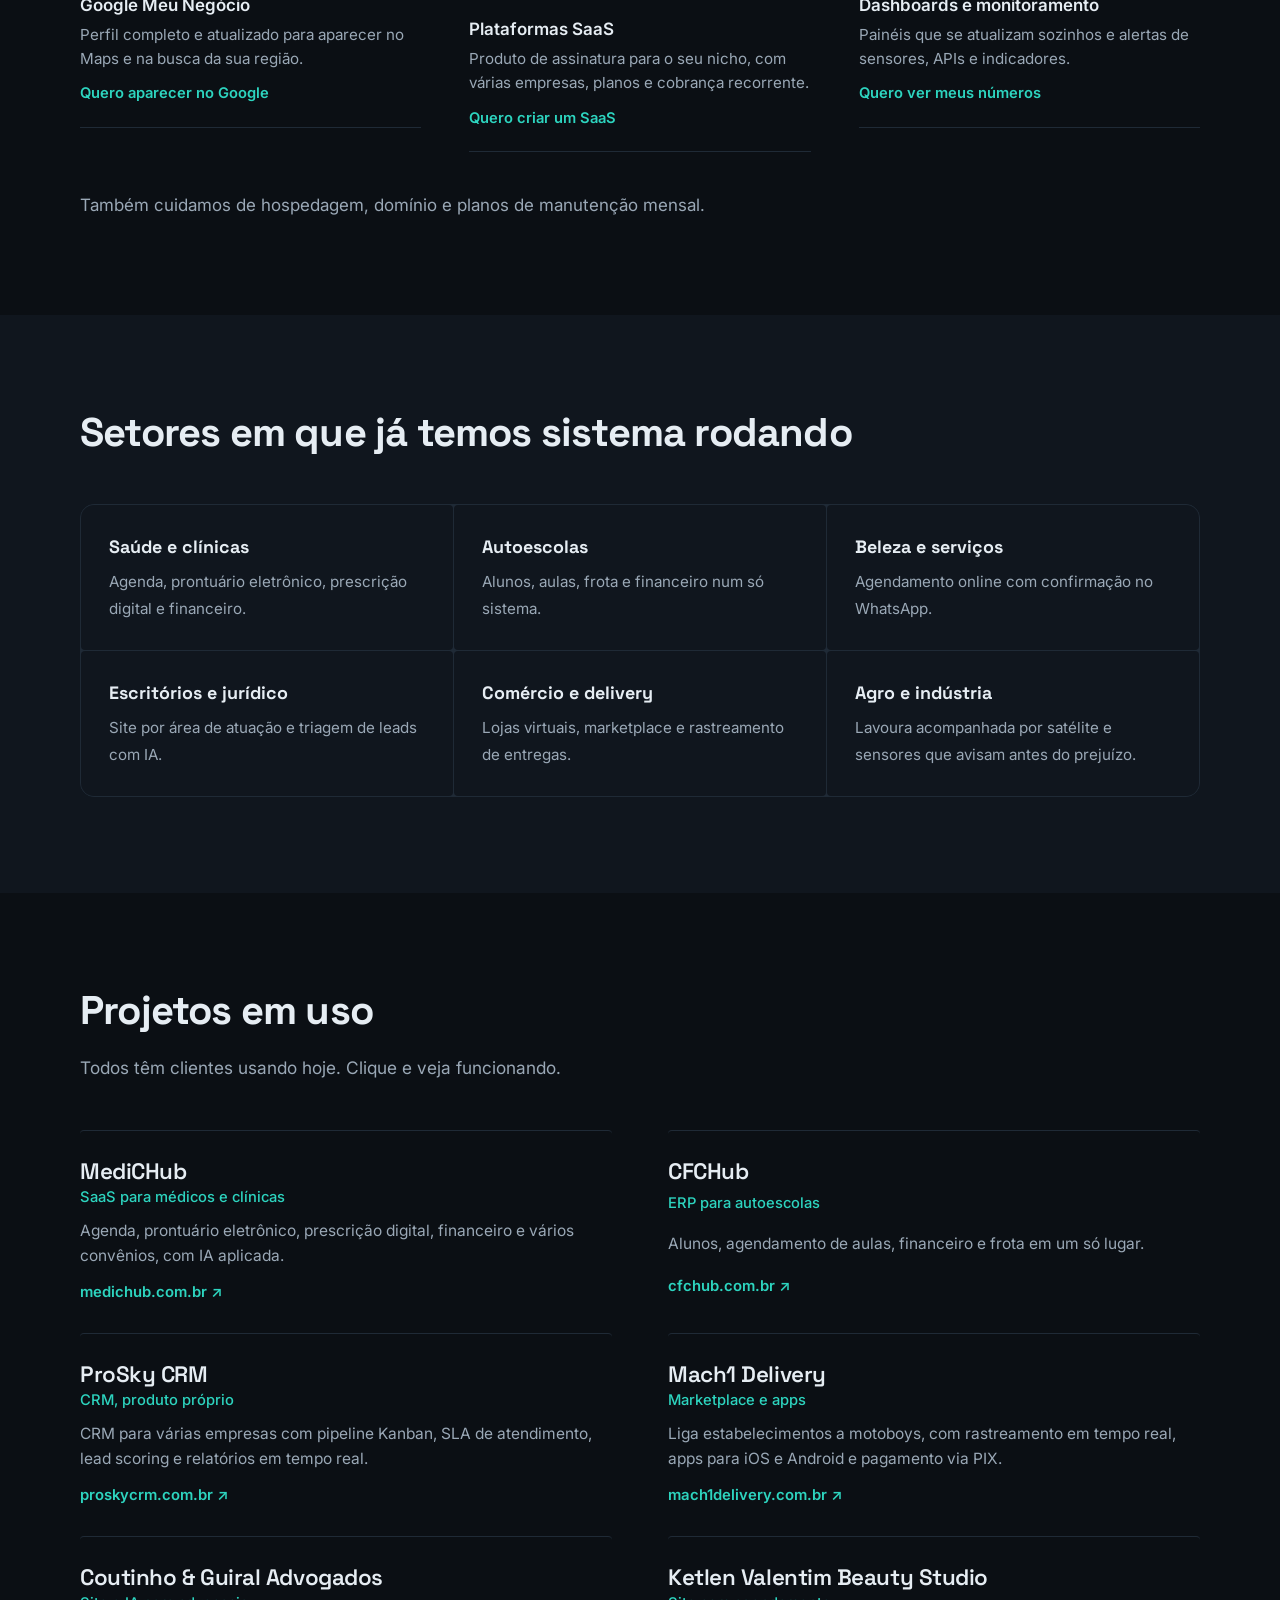
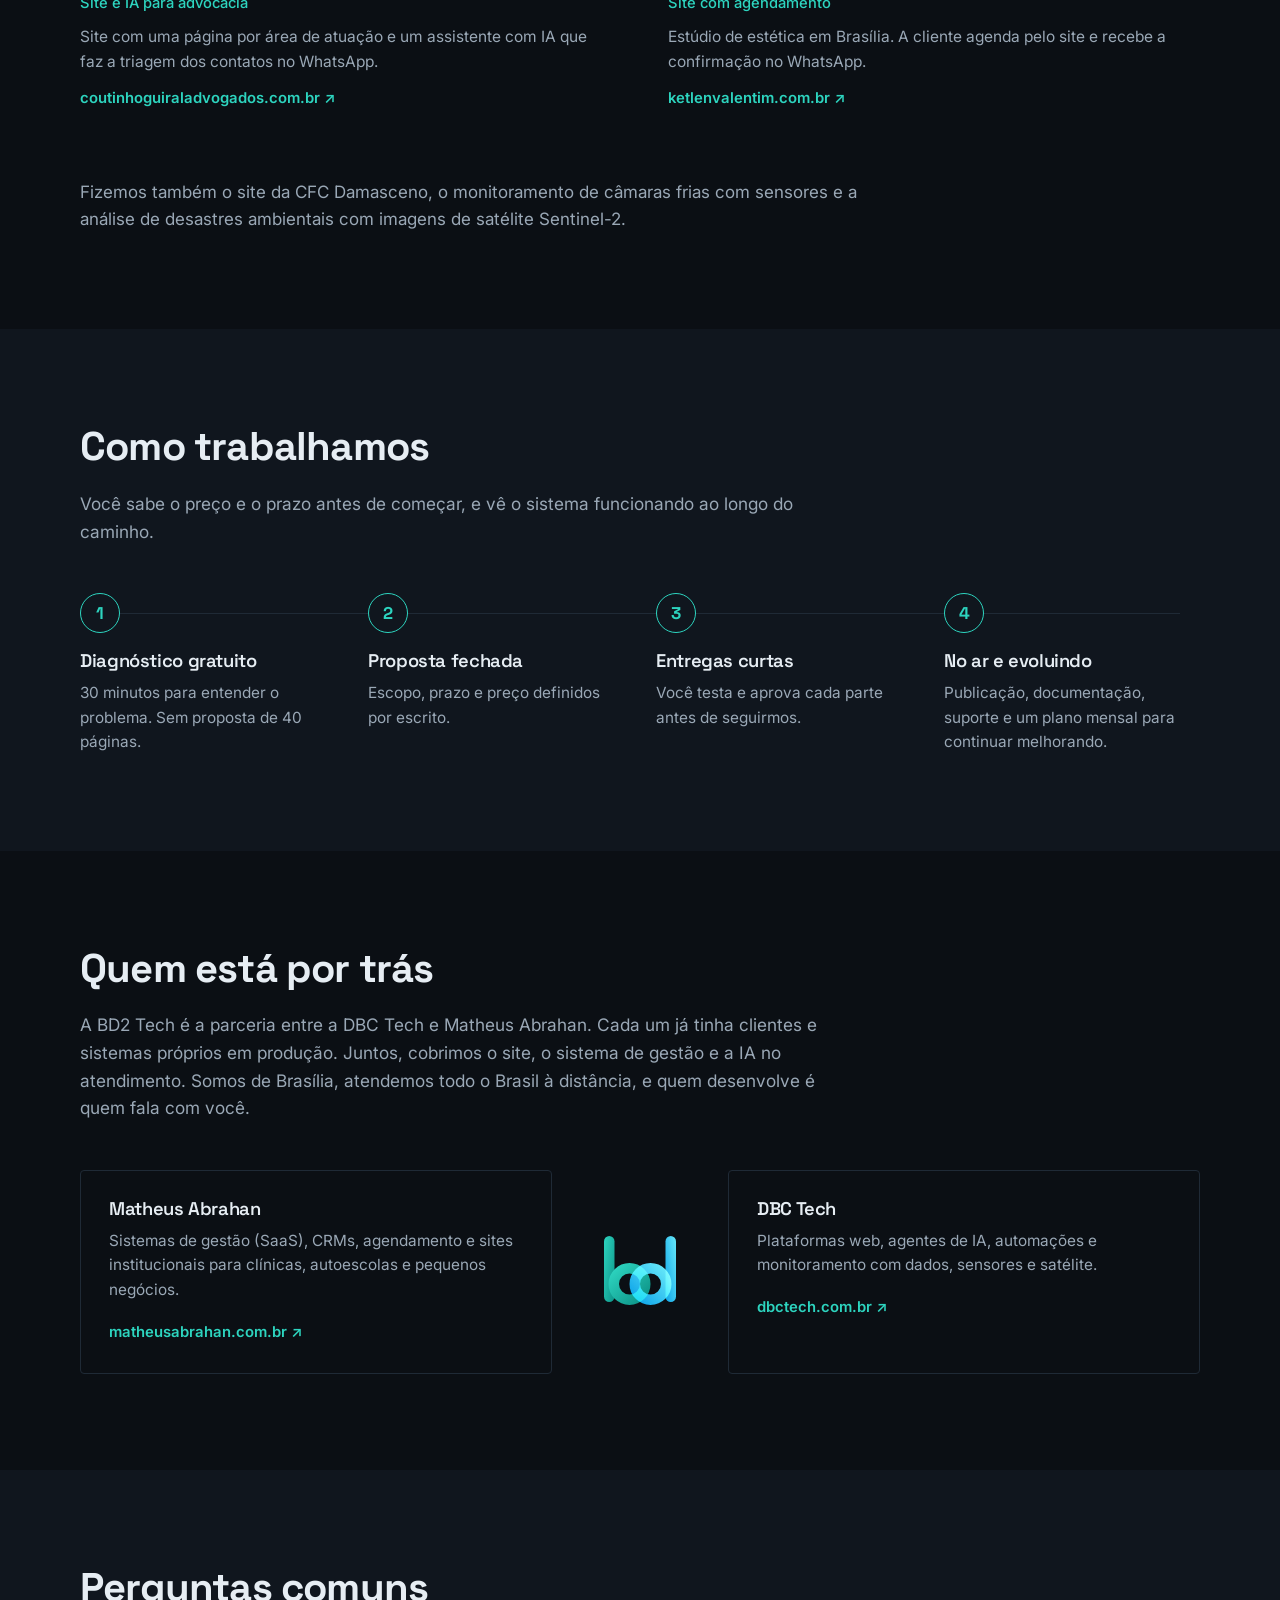
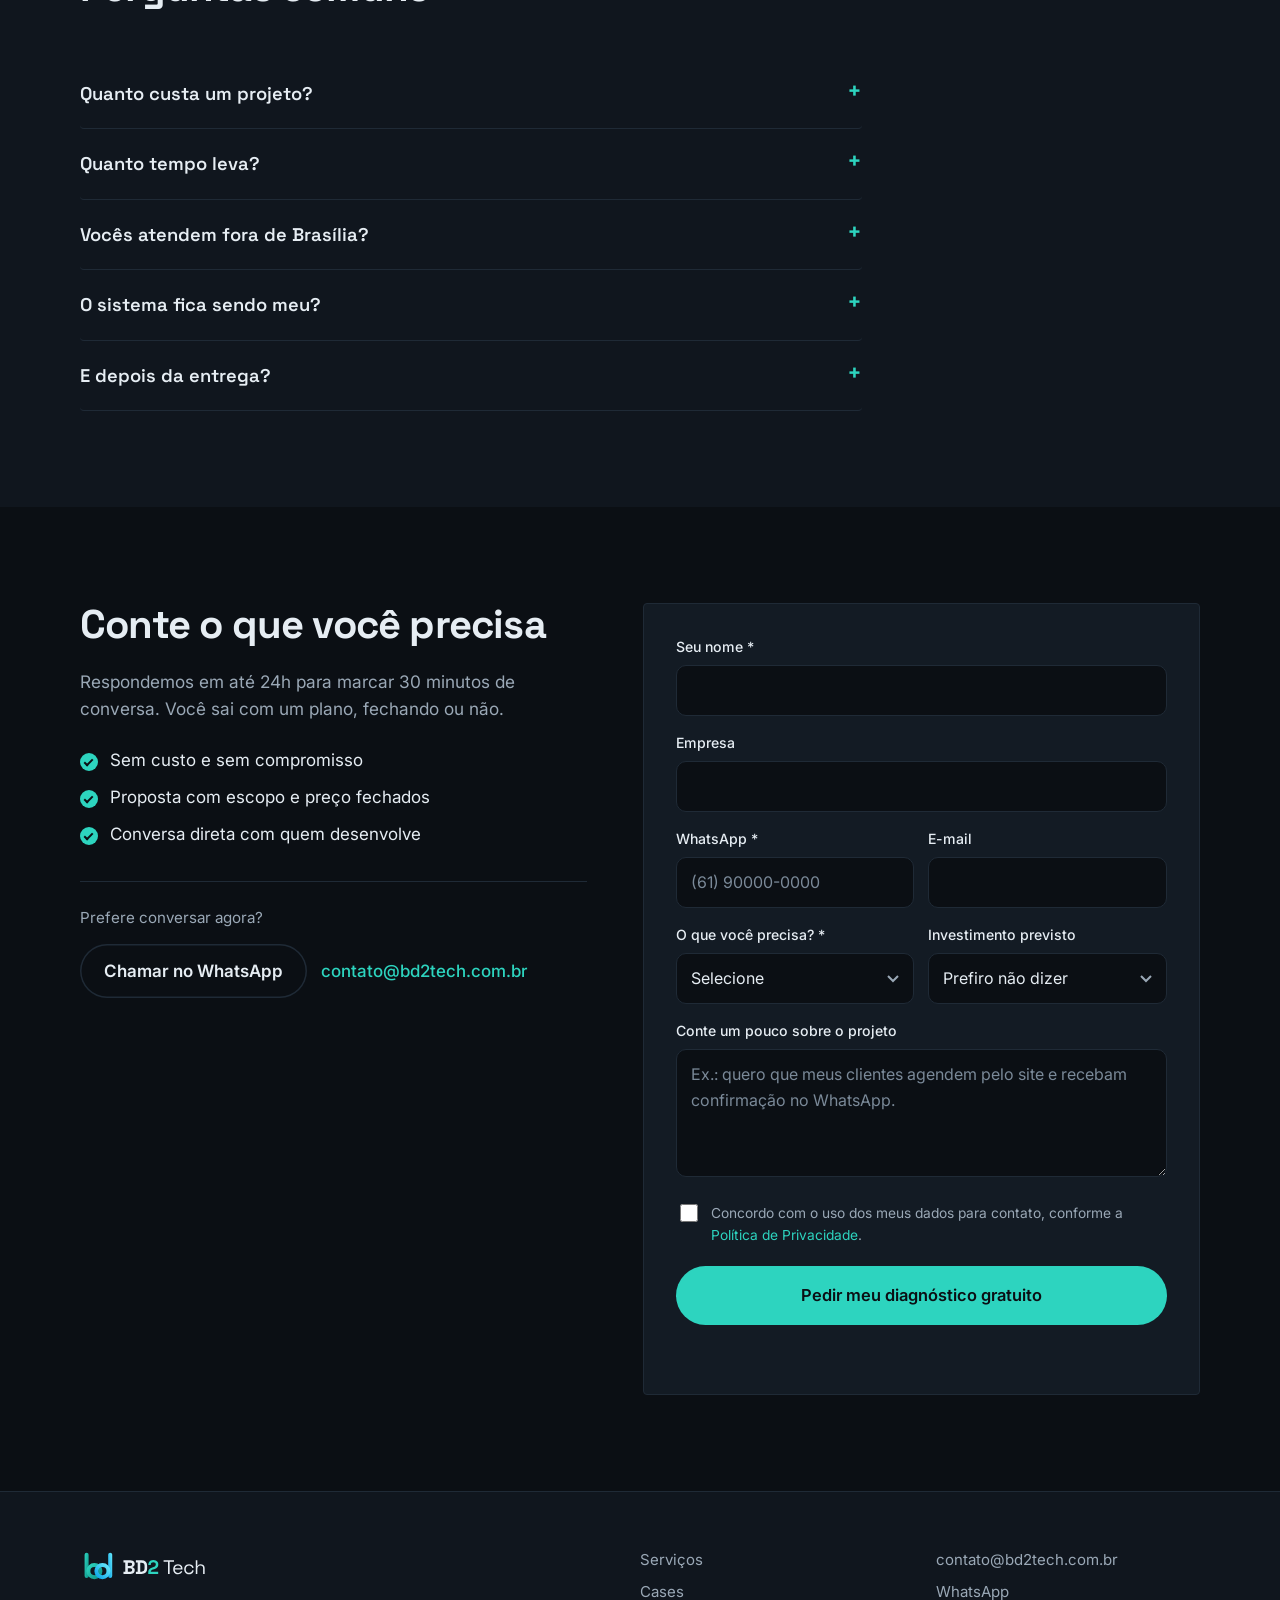
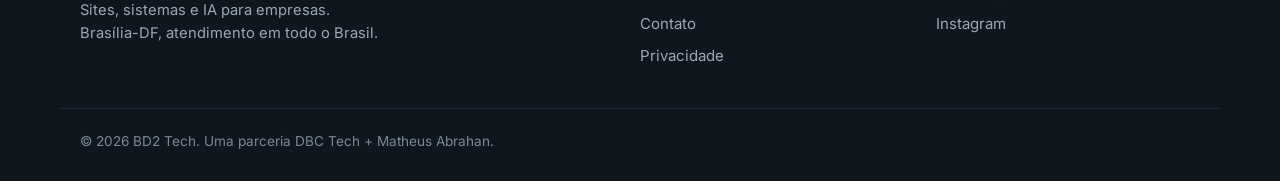
==== commit d387f17b: "Animação leve de entrada das seções ao rolar Blocos abaixo da primeira tela aparecem com fade, leve " ====
--- a/index.html
+++ b/index.html
@@ -18,7 +18,7 @@
   <link rel="preconnect" href="https://fonts.googleapis.com">
   <link rel="preconnect" href="https://fonts.gstatic.com" crossorigin>
   <link href="https://fonts.googleapis.com/css2?family=Inter:wght@400;500;600&family=Space+Grotesk:wght@500;600;700&display=swap" rel="stylesheet">
-  <link rel="stylesheet" href="/assets/style.css?v=20261027c">
+  <link rel="stylesheet" href="/assets/style.css?v=20261103a">
   <script type="application/ld+json">
   {
     "@context": "https://schema.org",
@@ -30,7 +30,7 @@
     "areaServed": "BR",
     "address": { "@type": "PostalAddress", "addressLocality": "Brasília", "addressRegion": "DF", "addressCountry": "BR" },
     "email": "contato@bd2tech.com.br",
-    "telephone": "+55-62-99667-6667"
+    "telephone": "+55-61-99667-6667"
   }
   </script>
 </head>
@@ -64,7 +64,7 @@
           <p class="lead">Sites, lojas virtuais, CRMs, sistemas sob medida, SaaS e atendimento com IA no WhatsApp. Você fala direto com quem desenvolve e recebe preço fechado antes de começar.</p>
           <div class="hero__cta">
             <a href="#contato" class="btn btn--lg">Quero um diagnóstico gratuito</a>
-            <a href="https://wa.me/5562996676667?text=Ol%C3%A1%2C%20BD2%20Tech!%20Vim%20pelo%20site%20e%20quero%20conversar%20sobre%20um%20projeto." class="btn btn--ghost btn--lg js-wa" data-msg="Olá, BD2 Tech! Vim pelo site e quero conversar sobre um projeto.">Falar no WhatsApp</a>
+            <a href="https://wa.me/5561996676667?text=Ol%C3%A1%2C%20BD2%20Tech!%20Vim%20pelo%20site%20e%20quero%20conversar%20sobre%20um%20projeto." class="btn btn--ghost btn--lg js-wa" data-msg="Olá, BD2 Tech! Vim pelo site e quero conversar sobre um projeto.">Falar no WhatsApp</a>
           </div>
           <p class="hero__nota">São 30 minutos de conversa, sem custo. Você sai com um plano, fechando ou não.</p>
         </div>
@@ -281,7 +281,7 @@
           </ul>
           <div class="contato__alt">
             <p>Prefere conversar agora?</p>
-            <a href="https://wa.me/5562996676667?text=Ol%C3%A1%2C%20BD2%20Tech!%20Vim%20pelo%20site%20e%20quero%20um%20diagn%C3%B3stico%20gratuito." class="btn btn--ghost js-wa" data-msg="Olá, BD2 Tech! Vim pelo site e quero um diagnóstico gratuito.">Chamar no WhatsApp</a>
+            <a href="https://wa.me/5561996676667?text=Ol%C3%A1%2C%20BD2%20Tech!%20Vim%20pelo%20site%20e%20quero%20um%20diagn%C3%B3stico%20gratuito." class="btn btn--ghost js-wa" data-msg="Olá, BD2 Tech! Vim pelo site e quero um diagnóstico gratuito.">Chamar no WhatsApp</a>
             <a href="mailto:contato@bd2tech.com.br" class="mail">contato@bd2tech.com.br</a>
           </div>
         </div>
@@ -361,18 +361,18 @@
       </nav>
       <div>
         <a href="mailto:contato@bd2tech.com.br">contato@bd2tech.com.br</a>
-        <a href="https://wa.me/5562996676667?text=Ol%C3%A1%2C%20BD2%20Tech!%20Vim%20pelo%20site." class="js-wa" data-msg="Olá, BD2 Tech! Vim pelo site.">WhatsApp</a>
+        <a href="https://wa.me/5561996676667?text=Ol%C3%A1%2C%20BD2%20Tech!%20Vim%20pelo%20site." class="js-wa" data-msg="Olá, BD2 Tech! Vim pelo site.">WhatsApp</a>
         <a href="https://www.instagram.com/dbctech.br/" target="_blank" rel="noopener">Instagram</a>
       </div>
     </div>
     <p class="wrap rodape__copy">© <span id="ano">2026</span> BD2 Tech. Uma parceria DBC Tech + Matheus Abrahan.</p>
   </footer>
 
-  <a href="https://wa.me/5562996676667?text=Ol%C3%A1%2C%20BD2%20Tech!%20Vim%20pelo%20site%20e%20quero%20conversar." class="wa-float js-wa" data-msg="Olá, BD2 Tech! Vim pelo site e quero conversar." aria-label="Falar no WhatsApp">
+  <a href="https://wa.me/5561996676667?text=Ol%C3%A1%2C%20BD2%20Tech!%20Vim%20pelo%20site%20e%20quero%20conversar." class="wa-float js-wa" data-msg="Olá, BD2 Tech! Vim pelo site e quero conversar." aria-label="Falar no WhatsApp">
     <svg viewBox="0 0 32 32" aria-hidden="true"><path fill="currentColor" d="M16 3a13 13 0 0 0-11.2 19.6L3 29l6.6-1.7A13 13 0 1 0 16 3zm0 23.7c-2 0-4-.6-5.7-1.6l-.4-.2-3.9 1 1-3.8-.3-.4A10.7 10.7 0 1 1 16 26.7zm5.9-8c-.3-.2-1.9-1-2.2-1s-.5-.2-.7.2l-1 1.2c-.2.2-.4.3-.7.1a8.8 8.8 0 0 1-4.4-3.8c-.3-.6.3-.5 1-1.7.1-.2 0-.4 0-.6l-1-2.4c-.3-.6-.5-.5-.7-.5h-.6a1.2 1.2 0 0 0-.9.4 3.7 3.7 0 0 0-1.1 2.7 6.4 6.4 0 0 0 1.3 3.4 14.7 14.7 0 0 0 5.6 5c2.1.9 2.9 1 4 .8.6-.1 1.9-.8 2.2-1.5s.3-1.4.2-1.5-.3-.2-.6-.4z"/></svg>
   </a>
 
-  <script src="/assets/app.js?v=20261027c" defer></script>
+  <script src="/assets/app.js?v=20261103a" defer></script>
   <script src="https://challenges.cloudflare.com/turnstile/v0/api.js" async defer></script>
 </body>
 </html>
--- a/assets/style.css
+++ b/assets/style.css
@@ -243,3 +243,12 @@
   .painel__topo, .painel__lista li, .painel__pe { padding-inline: 18px; }
 }
 @media (prefers-reduced-motion: reduce) { .menu { transition: none; } }
+
+/* Entrada das seções ao rolar: o bloco aparece com um contorno teal (como uma seleção
+   num editor) que some logo depois. Só o que está abaixo da primeira tela anima,
+   nada fica bloqueado e quem pede menos movimento vê tudo parado. */
+@media (prefers-reduced-motion: no-preference) {
+  .surge { opacity: 0; transform: translateY(18px); outline: 1px solid rgba(45, 212, 191, .55); outline-offset: 8px; border-radius: 4px;
+    transition: opacity .55s ease var(--d, 0s), transform .65s cubic-bezier(.2, .7, .2, 1) var(--d, 0s), outline-color .7s ease calc(var(--d, 0s) + .45s); }
+  .surge.visto { opacity: 1; transform: none; outline-color: rgba(45, 212, 191, 0); }
+}
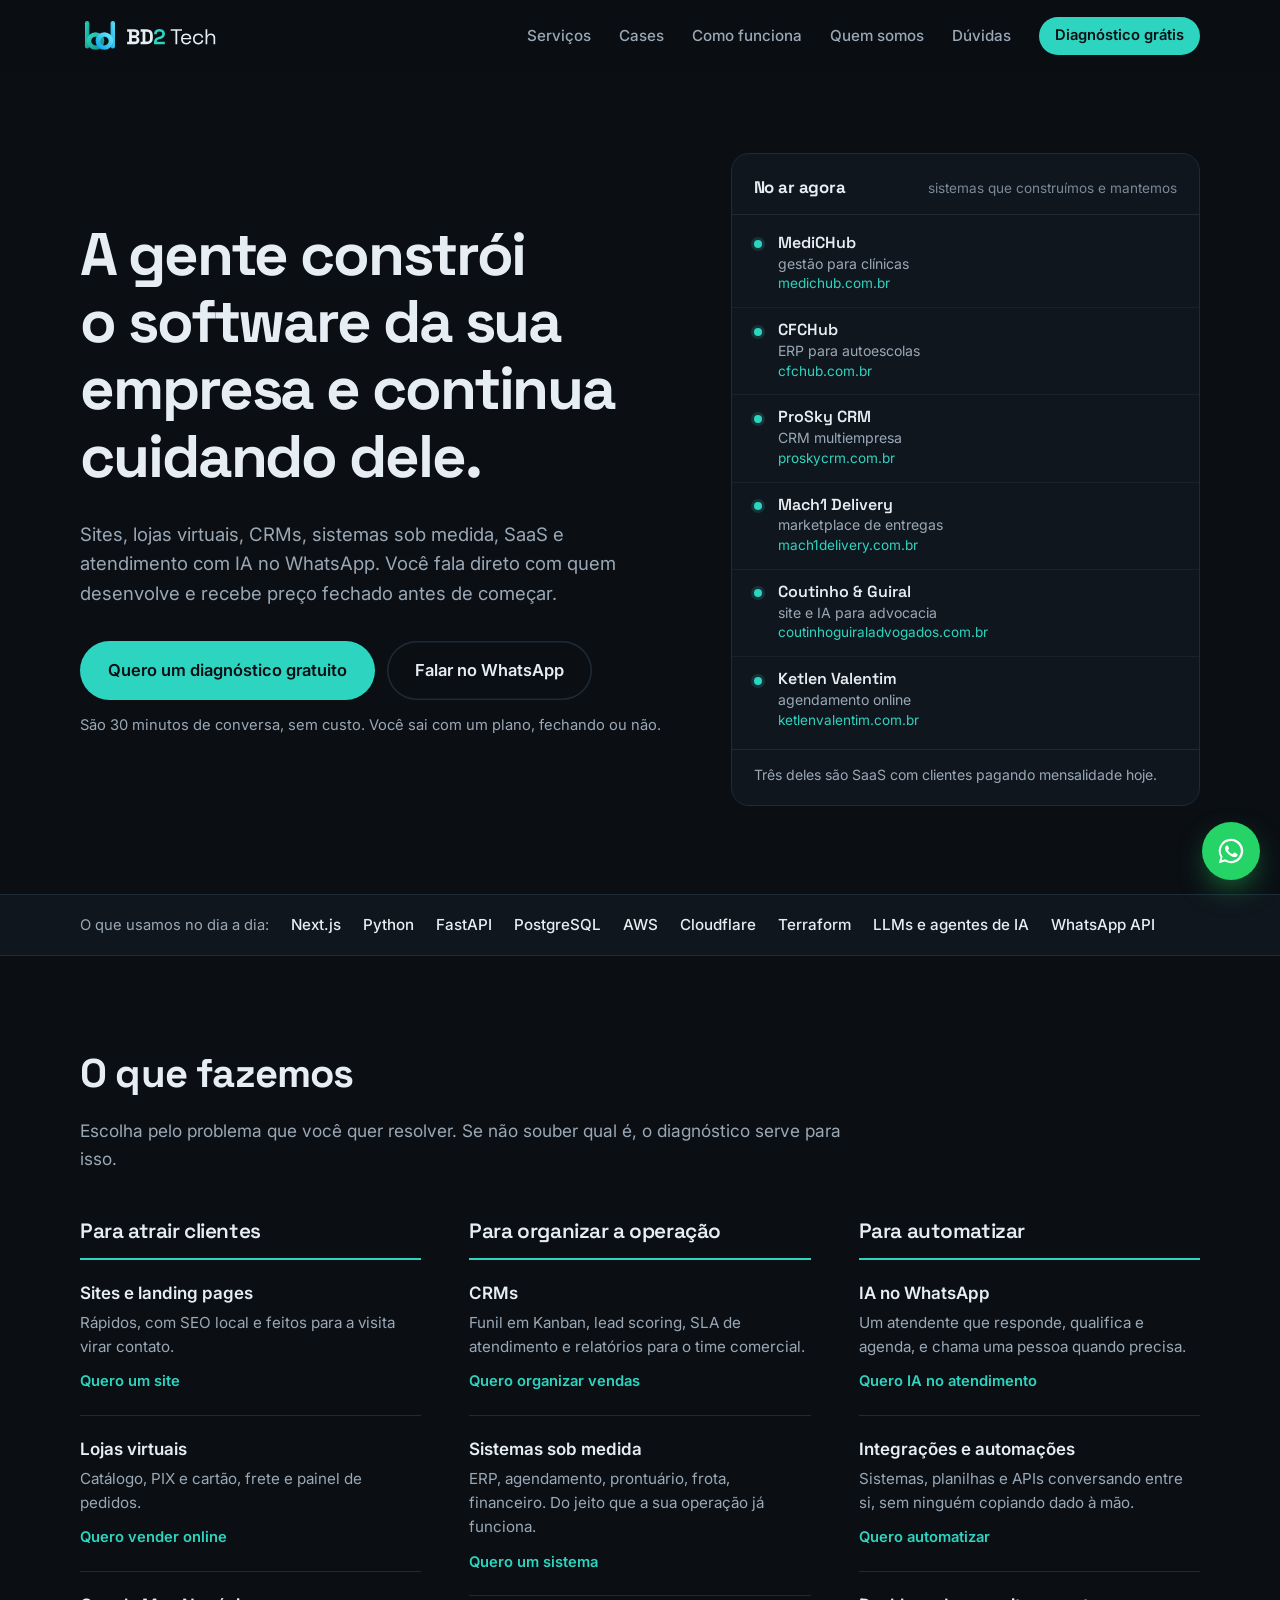
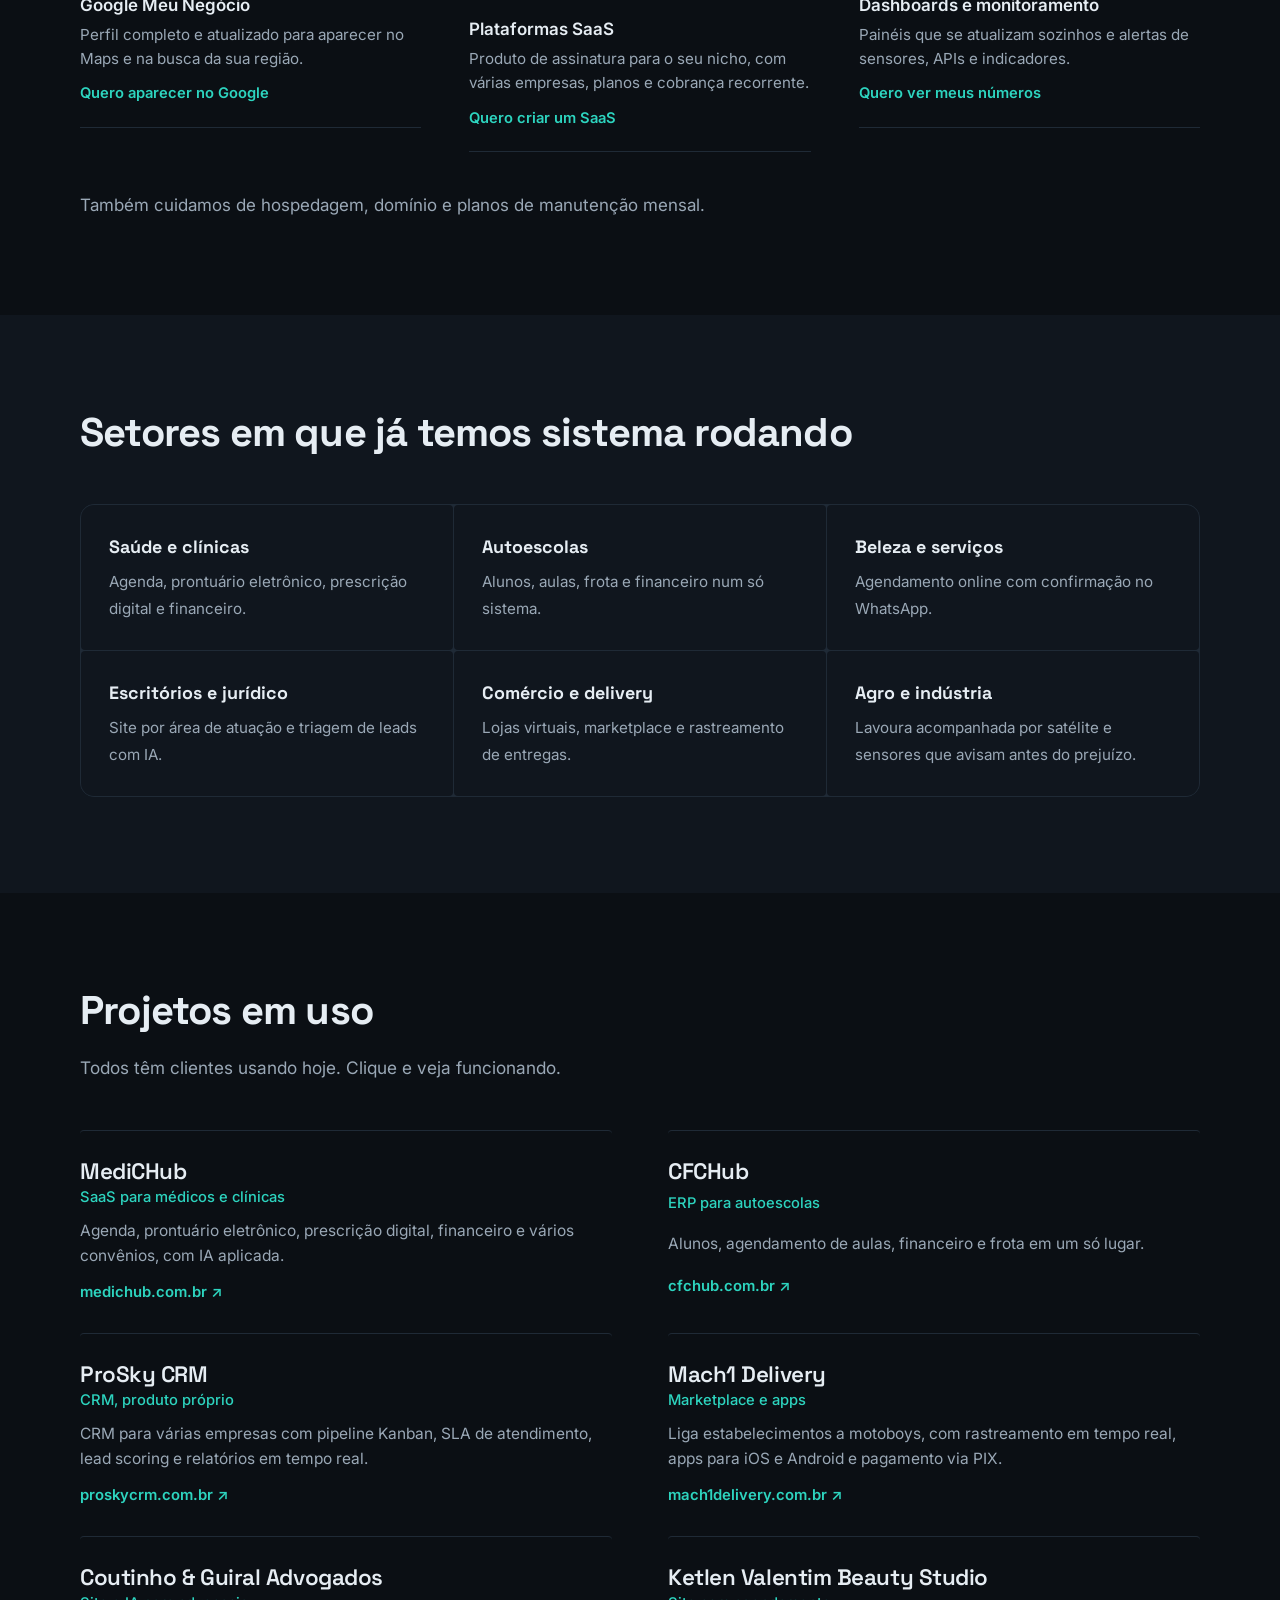
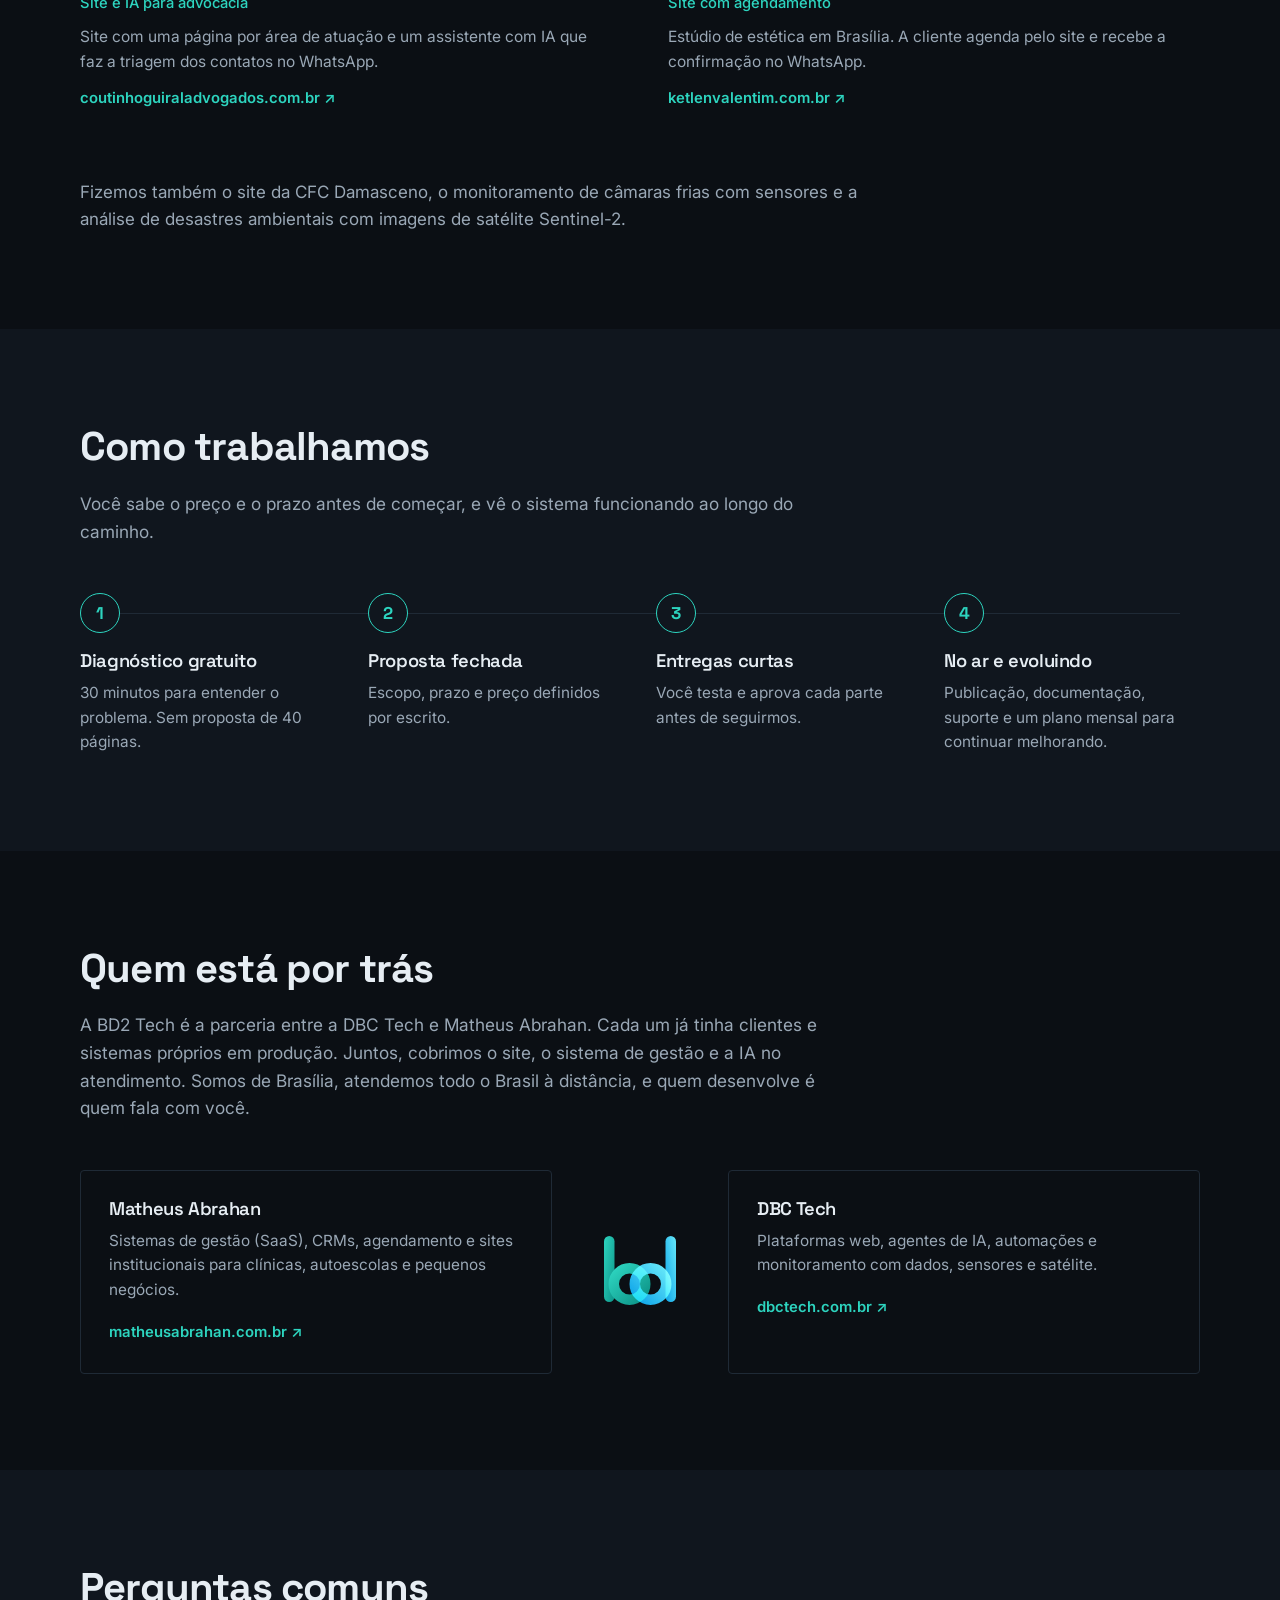
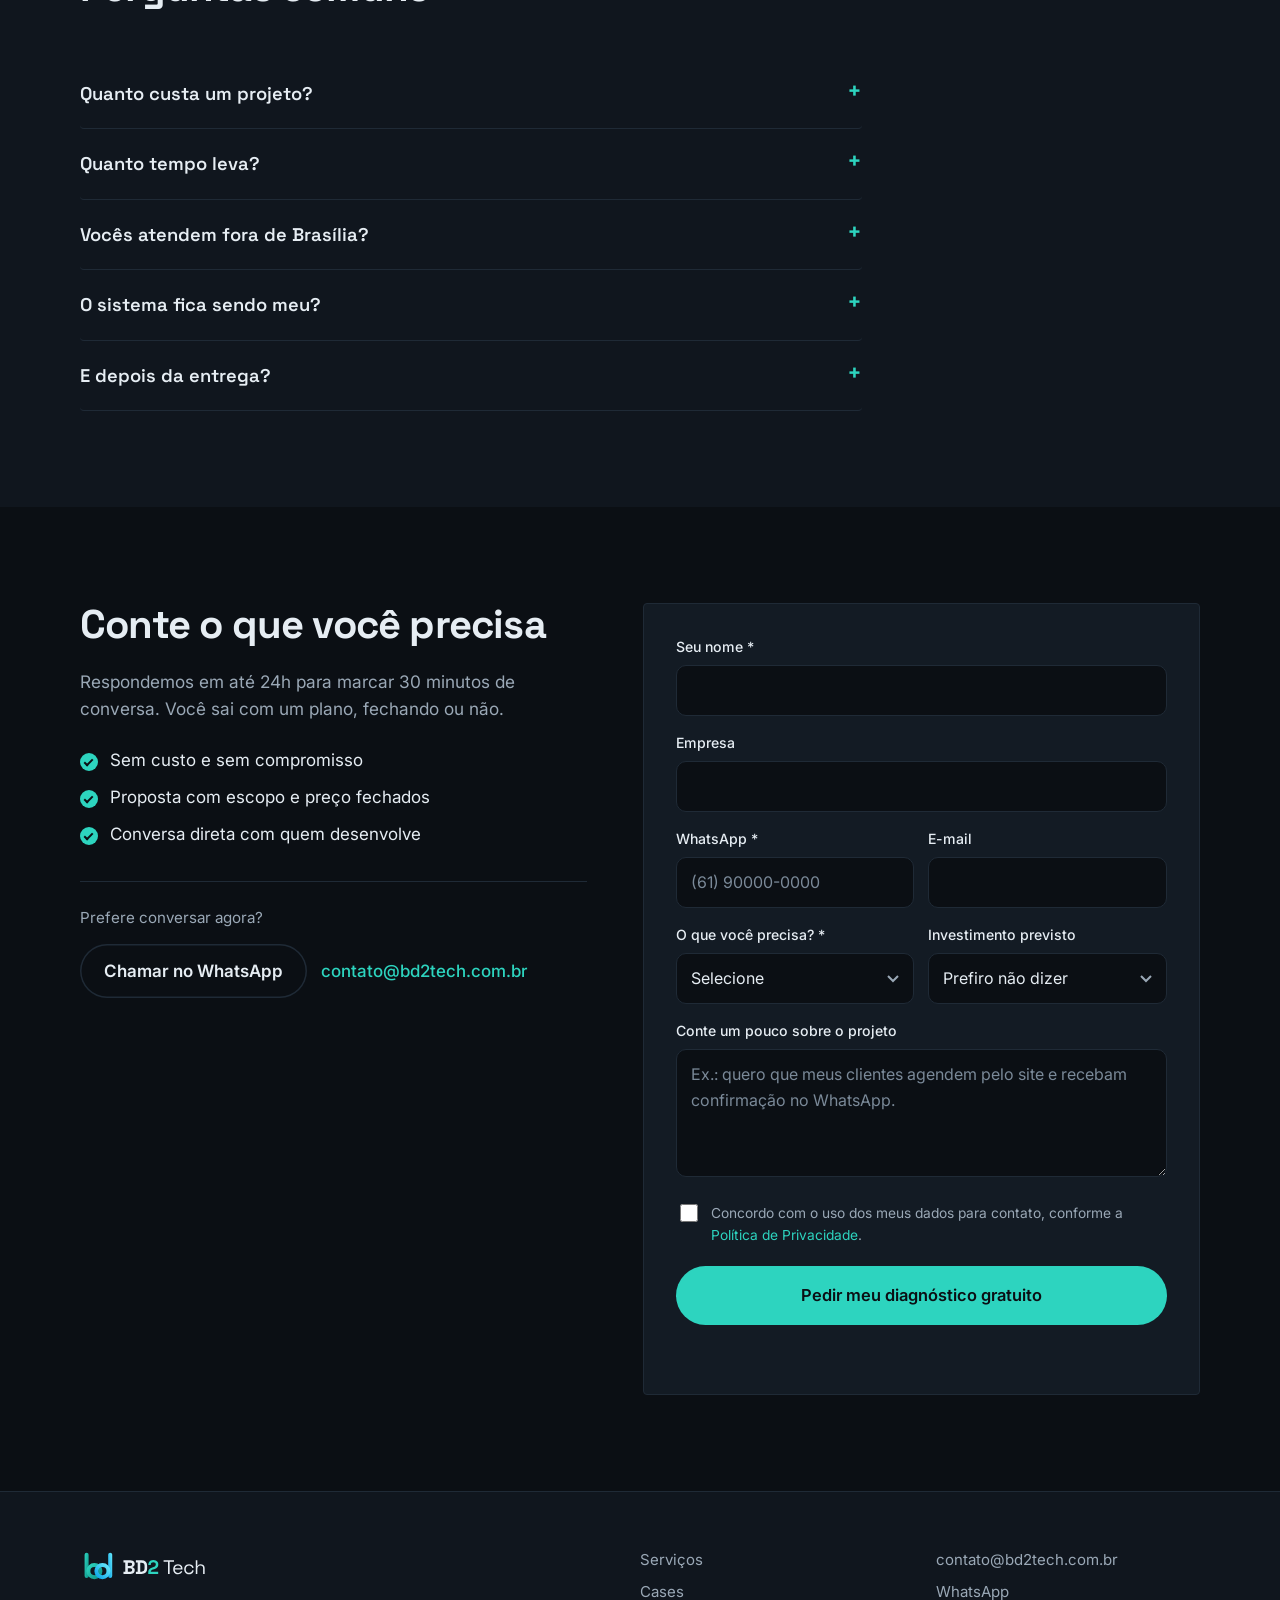
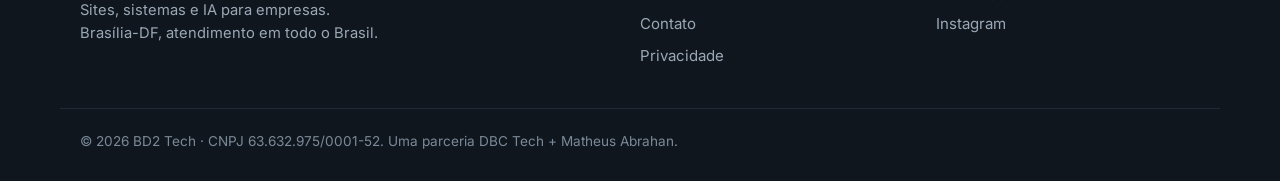
==== commit e72b5efe: "Adiciona o CNPJ 63.632.975/0001-52 ao rodapé, à privacidade e ao JSON-LD Co-Authored-By: Claude Opus" ====
--- a/index.html
+++ b/index.html
@@ -18,19 +18,20 @@
   <link rel="preconnect" href="https://fonts.googleapis.com">
   <link rel="preconnect" href="https://fonts.gstatic.com" crossorigin>
   <link href="https://fonts.googleapis.com/css2?family=Inter:wght@400;500;600&family=Space+Grotesk:wght@500;600;700&display=swap" rel="stylesheet">
-  <link rel="stylesheet" href="/assets/style.css?v=20261103a">
+  <link rel="stylesheet" href="/assets/style.css?v=20261103b">
   <script type="application/ld+json">
   {
     "@context": "https://schema.org",
     "@type": "ProfessionalService",
     "name": "BD2 Tech",
+    "taxID": "63.632.975/0001-52",
     "url": "https://bd2tech.com.br/",
     "logo": "https://bd2tech.com.br/assets/brand/simbolo.svg",
     "description": "Desenvolvimento de sites, lojas virtuais, plataformas SaaS, CRMs, sistemas sob medida, integrações, automações e agentes de IA.",
     "areaServed": "BR",
     "address": { "@type": "PostalAddress", "addressLocality": "Brasília", "addressRegion": "DF", "addressCountry": "BR" },
     "email": "contato@bd2tech.com.br",
-    "telephone": "+55-61-99667-6667"
+    "telephone": "+55-61-99136-1653"
   }
   </script>
 </head>
@@ -64,7 +65,7 @@
           <p class="lead">Sites, lojas virtuais, CRMs, sistemas sob medida, SaaS e atendimento com IA no WhatsApp. Você fala direto com quem desenvolve e recebe preço fechado antes de começar.</p>
           <div class="hero__cta">
             <a href="#contato" class="btn btn--lg">Quero um diagnóstico gratuito</a>
-            <a href="https://wa.me/5561996676667?text=Ol%C3%A1%2C%20BD2%20Tech!%20Vim%20pelo%20site%20e%20quero%20conversar%20sobre%20um%20projeto." class="btn btn--ghost btn--lg js-wa" data-msg="Olá, BD2 Tech! Vim pelo site e quero conversar sobre um projeto.">Falar no WhatsApp</a>
+            <a href="https://wa.me/5561991361653?text=Ol%C3%A1%2C%20BD2%20Tech!%20Vim%20pelo%20site%20e%20quero%20conversar%20sobre%20um%20projeto." class="btn btn--ghost btn--lg js-wa" data-msg="Olá, BD2 Tech! Vim pelo site e quero conversar sobre um projeto.">Falar no WhatsApp</a>
           </div>
           <p class="hero__nota">São 30 minutos de conversa, sem custo. Você sai com um plano, fechando ou não.</p>
         </div>
@@ -281,7 +282,7 @@
           </ul>
           <div class="contato__alt">
             <p>Prefere conversar agora?</p>
-            <a href="https://wa.me/5561996676667?text=Ol%C3%A1%2C%20BD2%20Tech!%20Vim%20pelo%20site%20e%20quero%20um%20diagn%C3%B3stico%20gratuito." class="btn btn--ghost js-wa" data-msg="Olá, BD2 Tech! Vim pelo site e quero um diagnóstico gratuito.">Chamar no WhatsApp</a>
+            <a href="https://wa.me/5561991361653?text=Ol%C3%A1%2C%20BD2%20Tech!%20Vim%20pelo%20site%20e%20quero%20um%20diagn%C3%B3stico%20gratuito." class="btn btn--ghost js-wa" data-msg="Olá, BD2 Tech! Vim pelo site e quero um diagnóstico gratuito.">Chamar no WhatsApp</a>
             <a href="mailto:contato@bd2tech.com.br" class="mail">contato@bd2tech.com.br</a>
           </div>
         </div>
@@ -361,18 +362,18 @@
       </nav>
       <div>
         <a href="mailto:contato@bd2tech.com.br">contato@bd2tech.com.br</a>
-        <a href="https://wa.me/5561996676667?text=Ol%C3%A1%2C%20BD2%20Tech!%20Vim%20pelo%20site." class="js-wa" data-msg="Olá, BD2 Tech! Vim pelo site.">WhatsApp</a>
+        <a href="https://wa.me/5561991361653?text=Ol%C3%A1%2C%20BD2%20Tech!%20Vim%20pelo%20site." class="js-wa" data-msg="Olá, BD2 Tech! Vim pelo site.">WhatsApp</a>
         <a href="https://www.instagram.com/dbctech.br/" target="_blank" rel="noopener">Instagram</a>
       </div>
     </div>
-    <p class="wrap rodape__copy">© <span id="ano">2026</span> BD2 Tech. Uma parceria DBC Tech + Matheus Abrahan.</p>
+    <p class="wrap rodape__copy">© <span id="ano">2026</span> BD2 Tech · CNPJ 63.632.975/0001-52. Uma parceria DBC Tech + Matheus Abrahan.</p>
   </footer>
 
-  <a href="https://wa.me/5561996676667?text=Ol%C3%A1%2C%20BD2%20Tech!%20Vim%20pelo%20site%20e%20quero%20conversar." class="wa-float js-wa" data-msg="Olá, BD2 Tech! Vim pelo site e quero conversar." aria-label="Falar no WhatsApp">
+  <a href="https://wa.me/5561991361653?text=Ol%C3%A1%2C%20BD2%20Tech!%20Vim%20pelo%20site%20e%20quero%20conversar." class="wa-float js-wa" data-msg="Olá, BD2 Tech! Vim pelo site e quero conversar." aria-label="Falar no WhatsApp">
     <svg viewBox="0 0 32 32" aria-hidden="true"><path fill="currentColor" d="M16 3a13 13 0 0 0-11.2 19.6L3 29l6.6-1.7A13 13 0 1 0 16 3zm0 23.7c-2 0-4-.6-5.7-1.6l-.4-.2-3.9 1 1-3.8-.3-.4A10.7 10.7 0 1 1 16 26.7zm5.9-8c-.3-.2-1.9-1-2.2-1s-.5-.2-.7.2l-1 1.2c-.2.2-.4.3-.7.1a8.8 8.8 0 0 1-4.4-3.8c-.3-.6.3-.5 1-1.7.1-.2 0-.4 0-.6l-1-2.4c-.3-.6-.5-.5-.7-.5h-.6a1.2 1.2 0 0 0-.9.4 3.7 3.7 0 0 0-1.1 2.7 6.4 6.4 0 0 0 1.3 3.4 14.7 14.7 0 0 0 5.6 5c2.1.9 2.9 1 4 .8.6-.1 1.9-.8 2.2-1.5s.3-1.4.2-1.5-.3-.2-.6-.4z"/></svg>
   </a>
 
-  <script src="/assets/app.js?v=20261103a" defer></script>
+  <script src="/assets/app.js?v=20261114a" defer></script>
   <script src="https://challenges.cloudflare.com/turnstile/v0/api.js" async defer></script>
 </body>
 </html>
--- a/assets/style.css
+++ b/assets/style.css
@@ -80,18 +80,57 @@
 .ponto { grid-row: 1 / span 3; align-self: start; margin-top: .45em; width: 8px; height: 8px; border-radius: 50%; background: var(--teal); box-shadow: 0 0 0 3px rgba(45, 212, 191, .16); }
 .painel__pe { margin: 0; padding: 14px 22px 18px; border-top: 1px solid var(--borda); font-size: .88rem; color: var(--suave); }
 
-/* Única animação automática da página: os pontos acendem em sequência ao carregar */
+/* Entrada do topo ao carregar (cerca de 1,3s no total, nada fica bloqueado):
+   texto sobe em sequência, o painel "No ar agora" aparece com o contorno teal
+   de seleção, os sistemas entram um a um e cada ponto acende e segue pulsando
+   como um status de "online". */
 @media (prefers-reduced-motion: no-preference) {
-  .ponto { animation: acende .5s ease-out both; }
-  .painel__lista li:nth-child(2) .ponto { animation-delay: .15s; }
-  .painel__lista li:nth-child(3) .ponto { animation-delay: .3s; }
-  .painel__lista li:nth-child(4) .ponto { animation-delay: .45s; }
-  .painel__lista li:nth-child(5) .ponto { animation-delay: .6s; }
-  .painel__lista li:nth-child(6) .ponto { animation-delay: .75s; }
+  .topo { animation: desce .5s ease-out backwards; }
+  .hero__txt > * { animation: sobe .7s cubic-bezier(.2, .7, .2, 1) backwards; }
+  .hero__txt > h1 { animation-delay: .05s; }
+  .hero__txt > .lead { animation-delay: .18s; }
+  .hero__txt > .hero__cta { animation-delay: .3s; }
+  .hero__txt > .hero__nota { animation-delay: .42s; }
+
+  .painel { animation: sobe .7s cubic-bezier(.2, .7, .2, 1) .2s backwards, selecao 1.4s ease .2s backwards; }
+  .painel__lista li { --d: .45s; animation: entra .5s cubic-bezier(.2, .7, .2, 1) var(--d) backwards; }
+  .painel__lista li:nth-child(2) { --d: .53s; }
+  .painel__lista li:nth-child(3) { --d: .61s; }
+  .painel__lista li:nth-child(4) { --d: .69s; }
+  .painel__lista li:nth-child(5) { --d: .77s; }
+  .painel__lista li:nth-child(6) { --d: .85s; }
+  .painel__pe { animation: aparece .6s ease 1s backwards; }
+
+  .ponto { position: relative; animation: acende .5s ease-out calc(var(--d) + .25s) backwards; }
+  .ponto::after { content: ""; position: absolute; inset: 0; border-radius: 50%; background: var(--teal); opacity: 0;
+    animation: pulsa 2.8s ease-out calc(var(--d) * 3 + 1.2s) infinite; }
+
+  .faixa li { animation: aparece .5s ease backwards; }
+  .faixa li:nth-child(1) { animation-delay: .9s; }
+  .faixa li:nth-child(2) { animation-delay: .95s; }
+  .faixa li:nth-child(3) { animation-delay: 1s; }
+  .faixa li:nth-child(4) { animation-delay: 1.05s; }
+  .faixa li:nth-child(5) { animation-delay: 1.1s; }
+  .faixa li:nth-child(6) { animation-delay: 1.15s; }
+  .faixa li:nth-child(7) { animation-delay: 1.2s; }
+  .faixa li:nth-child(8) { animation-delay: 1.25s; }
+  .faixa li:nth-child(9) { animation-delay: 1.3s; }
+}
+@keyframes sobe { from { opacity: 0; transform: translateY(22px); } }
+@keyframes desce { from { opacity: 0; transform: translateY(-100%); } }
+@keyframes entra { from { opacity: 0; transform: translateX(14px); } }
+@keyframes aparece { from { opacity: 0; } }
+@keyframes selecao {
+  from, 40% { outline: 1px solid rgba(45, 212, 191, .6); outline-offset: 8px; }
+  to { outline: 1px solid rgba(45, 212, 191, 0); outline-offset: 0; }
 }
 @keyframes acende {
   from { background: var(--borda); box-shadow: 0 0 0 0 rgba(45, 212, 191, 0); }
   60% { box-shadow: 0 0 0 7px rgba(45, 212, 191, .25); }
+}
+@keyframes pulsa {
+  0% { opacity: .55; transform: scale(1); }
+  70%, 100% { opacity: 0; transform: scale(3); }
 }
 
 /* Faixa */
